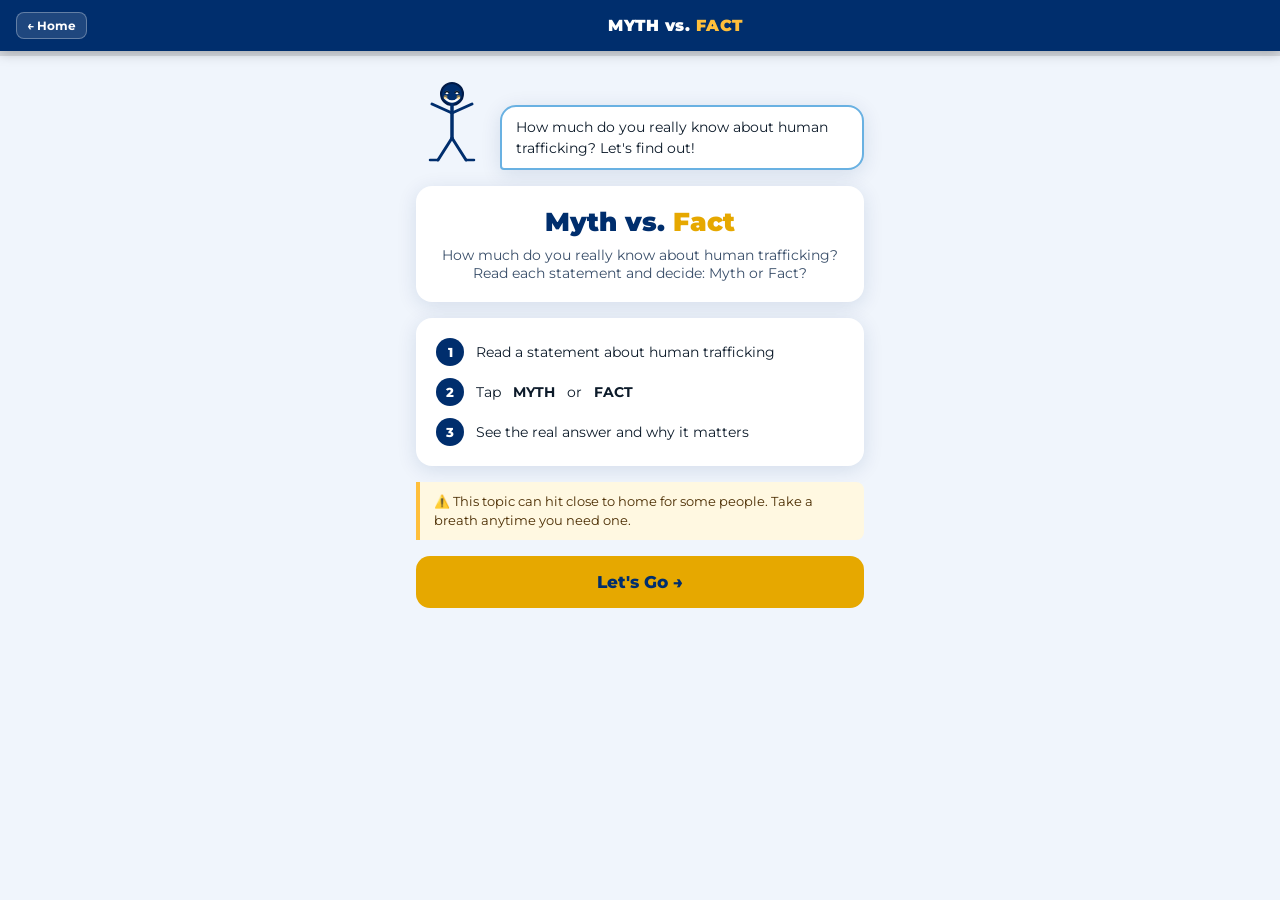
==== myth-vs-fact.html @ 43582917 "Initial Myth vs Fact prototype" ====
<!DOCTYPE html>
<!--
  ╔══════════════════════════════════════════════════════════════════════╗
  ║  SPOT THE SIGNS — Myth vs. Fact Activity                            ║
  ║  myth-vs-fact.html                                                  ║
  ╠══════════════════════════════════════════════════════════════════════╣
  ║  PURPOSE                                                            ║
  ║  Self-contained activity module. Loads its questions and resources  ║
  ║  from content.json (same folder). Shows a question screen with      ║
  ║  MYTH / FACT buttons, feedback after each answer, and a score       ║
  ║  screen at the end with hotline resources.                          ║
  ║                                                                     ║
  ║  NAVIGATION                                                         ║
  ║  ← Home button in header → returns to index.html                   ║
  ║  ↺ Play Again button → resets score and restarts this module        ║
  ║                                                                     ║
  ║  MAINTAINER NOTES                                                   ║
  ║  - All question content is in content.json — edit there, not here.  ║
  ║  - To swap the avatar art, search "AVATAR SWAP" in this file.       ║
  ║  - Colors are set in the :root CSS variables section.               ║
  ║  - This file must be served from a web server (GitHub Pages, etc.)  ║
  ║    because fetch() is used to load content.json.                    ║
  ╚══════════════════════════════════════════════════════════════════════╝
-->
<html lang="en">
<head>
  <meta charset="UTF-8">
  <meta name="viewport" content="width=device-width, initial-scale=1.0, maximum-scale=1.0, user-scalable=no">
  <title>Myth vs. Fact — Spot the Signs</title>

  <link rel="preconnect" href="https://fonts.googleapis.com">
  <link rel="preconnect" href="https://fonts.gstatic.com" crossorigin>
  <link href="https://fonts.googleapis.com/css2?family=Montserrat:wght@400;600;700;800;900&display=swap" rel="stylesheet">

  <style>
    /* ════════════════════════════════════════════════════════════════
       COLOR VARIABLES — CBC Brand Colors (Brand Guide, April 2020)
       Keep in sync with index.html if you change these.
       ════════════════════════════════════════════════════════════════ */
    :root {
      --hawk-blue:           #002e6d;   /* PMS 294C — primary navy */
      --hawk-blue-mid:       #003f96;   /* slightly lighter, hover states */
      --soaring-blue:        #69b1e2;   /* PMS 292C — sky blue accent */
      --soaring-light:       #e8f3fb;   /* very light blue, card backgrounds */
      --gold:                #ffbf3b;   /* PMS 136C — accent yellow/gold */
      --gold-dark:           #e6a800;   /* darker gold, hover/active */
      --correct-green:       #2e7d32;   /* feedback: correct answer */
      --correct-green-light: #e8f5e9;
      --wrong-amber:         #e65100;   /* feedback: wrong answer (warm, not red) */
      --wrong-amber-light:   #fff8e1;
      --text:                #0d1b2a;
      --text-soft:           #3a4f6a;
      --bg:                  #f0f5fc;
      --white:               #ffffff;
      --shadow:              0 4px 20px rgba(0, 46, 109, 0.12);
    }

    * { box-sizing: border-box; margin: 0; padding: 0; }

    body {
      font-family: 'Montserrat', sans-serif;
      background: var(--bg);
      color: var(--text);
      min-height: 100vh;
      display: flex;
      flex-direction: column;
      align-items: center;
    }

    /* ════════════════════════════════════════════════════════════════
       HEADER
       Left: ← Home (link back to index.html)
       Center: module name
       Right: live score pill (hidden until activity starts)
       ════════════════════════════════════════════════════════════════ */
    .app-header {
      width: 100%;
      background: var(--hawk-blue);
      padding: 12px 16px;
      display: flex;
      align-items: center;
      justify-content: space-between;
      box-shadow: 0 2px 12px rgba(0,0,0,0.25);
      position: sticky;
      top: 0;
      z-index: 10;
    }
    .header-title {
      font-weight: 900;
      font-size: 1rem;
      color: var(--white);
      letter-spacing: 0.03em;
      text-align: center;
      flex: 1;
    }
    .header-title span { color: var(--gold); }

    /* ← Home button: always links back to index.html */
    .btn-home {
      background: rgba(255,255,255,0.12);
      border: 1.5px solid rgba(255,255,255,0.3);
      border-radius: 8px;
      padding: 5px 10px;
      color: var(--white);
      font-family: 'Montserrat', sans-serif;
      font-weight: 700;
      font-size: 0.75rem;
      cursor: pointer;
      text-decoration: none;
      white-space: nowrap;
      min-width: 70px;
      display: inline-block;
      text-align: center;
      -webkit-tap-highlight-color: transparent;
      transition: background 0.15s;
    }
    .btn-home:active { background: rgba(255,255,255,0.28); }

    /* Score pill (top-right): hidden until activity starts */
    .score-pill {
      background: rgba(255,255,255,0.15);
      border: 1.5px solid rgba(255,255,255,0.35);
      border-radius: 20px;
      padding: 4px 10px;
      font-weight: 800;
      font-size: 0.82rem;
      color: var(--white);
      display: none;
      align-items: center;
      gap: 4px;
      min-width: 70px;
      justify-content: center;
    }
    .score-pill.visible { display: flex; }
    .score-pill .pill-label { opacity: 0.7; font-size: 0.7rem; font-weight: 600; }

    /* ════════════════════════════════════════════════════════════════
       PROGRESS BAR
       Fills left-to-right as user advances through questions.
       Width controlled by JS: updateProgress(fraction)
       ════════════════════════════════════════════════════════════════ */
    .progress-wrap { width: 100%; background: rgba(0,0,0,0.1); height: 5px; }
    .progress-fill { height: 100%; background: var(--gold); transition: width 0.5s ease; }

    /* ════════════════════════════════════════════════════════════════
       SCREEN SYSTEM
       Only one .screen is visible at a time.
       showScreen(id) swaps the .active class.
       ════════════════════════════════════════════════════════════════ */
    .screen {
      width: 100%;
      max-width: 480px;
      padding: 20px 16px 48px;
      display: none;
      flex-direction: column;
      align-items: center;
      gap: 16px;
      animation: fadeIn 0.3s ease;
    }
    .screen.active { display: flex; }

    @keyframes fadeIn {
      from { opacity: 0; transform: translateY(8px); }
      to   { opacity: 1; transform: translateY(0); }
    }

    /* ════════════════════════════════════════════════════════════════
       LOADING & ERROR STATES
       Shown before content.json loads, or if it fails.
       ════════════════════════════════════════════════════════════════ */
    .status-screen {
      display: flex;
      flex-direction: column;
      align-items: center;
      justify-content: center;
      gap: 16px;
      min-height: 60vh;
      text-align: center;
      padding: 32px 24px;
      width: 100%;
    }
    .spinner {
      width: 42px; height: 42px;
      border: 4px solid var(--soaring-light);
      border-top-color: var(--hawk-blue);
      border-radius: 50%;
      animation: spin 0.8s linear infinite;
    }
    @keyframes spin { to { transform: rotate(360deg); } }
    .status-title { font-weight: 800; font-size: 1.1rem; color: var(--hawk-blue); }
    .status-msg   { font-size: 0.88rem; color: var(--text-soft); line-height: 1.5; max-width: 320px; }
    .btn-retry {
      padding: 12px 28px;
      background: var(--hawk-blue);
      color: var(--white);
      border: none;
      border-radius: 12px;
      font-family: 'Montserrat', sans-serif;
      font-weight: 800;
      font-size: 0.95rem;
      cursor: pointer;
    }

    /* ════════════════════════════════════════════════════════════════
       AVATAR + SPEECH BUBBLE
       AVATAR SWAP: Replace the <svg> elements with <img> tags when
       real artwork is available. See note on each svg below.
       ════════════════════════════════════════════════════════════════ */
    .avatar-row {
      display: flex;
      align-items: flex-end;
      gap: 12px;
      width: 100%;
      margin-top: 4px;
    }
    .avatar-figure { width: 72px; height: 90px; flex-shrink: 0; }
    .avatar-bubble {
      background: var(--white);
      border: 2px solid var(--soaring-blue);
      border-radius: 16px 16px 16px 4px;
      padding: 10px 14px;
      font-size: 0.88rem;
      color: var(--text);
      line-height: 1.45;
      box-shadow: var(--shadow);
      flex: 1;
    }

    /* ════════════════════════════════════════════════════════════════
       INTRO SCREEN ELEMENTS
       ════════════════════════════════════════════════════════════════ */
    .card {
      background: var(--white);
      border-radius: 16px;
      padding: 20px;
      width: 100%;
      box-shadow: var(--shadow);
    }
    .intro-title {
      font-weight: 900;
      font-size: 1.65rem;
      color: var(--hawk-blue);
      text-align: center;
      line-height: 1.2;
    }
    .intro-title span { color: var(--gold-dark); }

    .steps-list {
      list-style: none;
      display: flex;
      flex-direction: column;
      gap: 12px;
      width: 100%;
    }
    .steps-list li {
      display: flex;
      align-items: center;
      gap: 12px;
      font-size: 0.9rem;
    }
    .step-num {
      background: var(--hawk-blue);
      color: var(--white);
      border-radius: 50%;
      width: 28px; height: 28px;
      display: flex; align-items: center; justify-content: center;
      font-weight: 800;
      font-size: 0.82rem;
      flex-shrink: 0;
    }

    .warning-note {
      background: var(--wrong-amber-light);
      border-left: 4px solid var(--gold);
      border-radius: 0 8px 8px 0;
      padding: 10px 14px;
      font-size: 0.8rem;
      color: #4a2c00;
      width: 100%;
      line-height: 1.5;
    }

    /* ════════════════════════════════════════════════════════════════
       QUESTION SCREEN ELEMENTS
       ════════════════════════════════════════════════════════════════ */
    .q-header {
      display: flex;
      justify-content: space-between;
      align-items: center;
      width: 100%;
    }
    .question-label {
      font-weight: 800;
      font-size: 0.72rem;
      letter-spacing: 0.14em;
      text-transform: uppercase;
      color: var(--hawk-blue);
    }
    .counter { font-size: 0.8rem; color: var(--text-soft); font-weight: 600; }

    .statement-card {
      background: linear-gradient(135deg, var(--soaring-light), #d6e9f8);
      border: 2px solid var(--soaring-blue);
      border-radius: 12px;
      padding: 18px;
      width: 100%;
    }
    .statement-label {
      font-size: 0.68rem;
      font-weight: 700;
      letter-spacing: 0.1em;
      text-transform: uppercase;
      color: var(--hawk-blue);
      margin-bottom: 6px;
    }
    .statement-text {
      font-size: 1rem;
      font-weight: 600;
      line-height: 1.55;
      color: var(--text);
    }

    /* ── Answer buttons ───────────────────────────────────────────── */
    .answer-buttons { display: flex; gap: 12px; width: 100%; }
    .answer-btn {
      flex: 1;
      padding: 18px 12px;
      border: 3px solid transparent;
      border-radius: 14px;
      font-family: 'Montserrat', sans-serif;
      font-weight: 900;
      font-size: 1.1rem;
      cursor: pointer;
      transition: all 0.15s ease;
      display: flex;
      flex-direction: column;
      align-items: center;
      gap: 4px;
      -webkit-tap-highlight-color: transparent;
    }
    .answer-btn .btn-icon { font-size: 1.5rem; }

    .btn-myth { background: #fff0ee; border-color: #c0392b; color: #922b21; }
    .btn-fact { background: var(--soaring-light); border-color: var(--hawk-blue); color: var(--hawk-blue); }
    .btn-myth:not(:disabled):hover,
    .btn-myth:not(:disabled):active { background: #c0392b; color: var(--white); transform: scale(0.97); }
    .btn-fact:not(:disabled):hover,
    .btn-fact:not(:disabled):active { background: var(--hawk-blue); color: var(--white); transform: scale(0.97); }
    .answer-btn:disabled { cursor: not-allowed; }

    /* Post-answer state classes set by JS */
    .btn-selected-correct { background: var(--correct-green)       !important; border-color: var(--correct-green)     !important; color: var(--white)           !important; }
    .btn-selected-wrong   { background: #c0392b                    !important; border-color: #c0392b                  !important; color: var(--white)           !important; animation: shake 0.3s ease; }
    .btn-reveal-correct   { background: var(--correct-green-light) !important; border-color: var(--correct-green)     !important; color: var(--correct-green)   !important; opacity: 1 !important; }

    @keyframes shake {
      0%,100% { transform: translateX(0); }
      25%      { transform: translateX(-5px); }
      75%      { transform: translateX(5px); }
    }

    /* ── Feedback panel ─────────────────────────────────────────────
       Wrong = warm amber, not red. Intentional — avoids negativity.
    ─────────────────────────────────────────────────────────────── */
    .feedback-panel { width: 100%; border-radius: 12px; padding: 16px; display: none; animation: fadeIn 0.25s ease; }
    .feedback-panel.show    { display: block; }
    .feedback-panel.correct { background: var(--correct-green-light); border: 2px solid var(--correct-green); }
    .feedback-panel.wrong   { background: var(--wrong-amber-light);   border: 2px solid var(--gold); }
    .feedback-result { font-weight: 800; font-size: 1rem; margin-bottom: 5px; }
    .feedback-panel.correct .feedback-result { color: var(--correct-green); }
    .feedback-panel.wrong   .feedback-result { color: var(--wrong-amber); }
    .feedback-answer-reveal { font-size: 0.82rem; font-weight: 700; color: var(--text-soft); margin-bottom: 8px; }
    .feedback-explanation   { font-size: 0.88rem; line-height: 1.55; color: var(--text); }

    /* ── Primary / Next button ────────────────────────────────────── */
    .btn-primary {
      width: 100%;
      padding: 16px;
      background: var(--hawk-blue);
      color: var(--white);
      border: none;
      border-radius: 14px;
      font-family: 'Montserrat', sans-serif;
      font-weight: 800;
      font-size: 1.05rem;
      cursor: pointer;
      transition: background 0.15s, transform 0.1s;
      -webkit-tap-highlight-color: transparent;
    }
    .btn-primary:active { background: var(--hawk-blue-mid); transform: scale(0.98); }
    .btn-gold           { background: var(--gold-dark); color: var(--hawk-blue); }
    .btn-gold:active    { background: var(--gold); }
    .btn-next           { display: none; }
    .btn-next.show      { display: block; }

    /* ════════════════════════════════════════════════════════════════
       COMPLETION SCREEN ELEMENTS
       ════════════════════════════════════════════════════════════════ */
    .complete-top {
      display: flex;
      align-items: center;
      gap: 16px;
      width: 100%;
      background: var(--white);
      border-radius: 16px;
      padding: 20px;
      box-shadow: var(--shadow);
    }
    /* Conic gradient ring showing score percentage.
       --pct variable set by JS: scoreRing.style.setProperty('--pct', pct+'%') */
    .score-ring {
      width: 110px; height: 110px;
      border-radius: 50%;
      background: conic-gradient(var(--hawk-blue) 0% var(--pct,0%), #d0d8e8 var(--pct,0%));
      display: flex; align-items: center; justify-content: center; flex-shrink: 0;
    }
    .score-inner {
      width: 82px; height: 82px;
      background: var(--white);
      border-radius: 50%;
      display: flex; flex-direction: column; align-items: center; justify-content: center;
    }
    .score-number { font-weight: 900; font-size: 2rem; color: var(--hawk-blue); line-height: 1; }
    .score-denom  { font-size: 0.72rem; color: var(--text-soft); }
    .complete-title { font-weight: 900; font-size: 1.25rem; color: var(--hawk-blue); }
    .complete-msg   { font-size: 0.85rem; color: var(--text-soft); margin-top: 6px; line-height: 1.5; }

    .resources-card { background: var(--white); border-radius: 14px; padding: 18px; width: 100%; box-shadow: var(--shadow); }
    .resources-title {
      font-weight: 800;
      font-size: 0.8rem;
      letter-spacing: 0.08em;
      text-transform: uppercase;
      color: var(--hawk-blue);
      margin-bottom: 12px;
      border-bottom: 2px solid var(--gold);
      padding-bottom: 8px;
    }
    .resource-item { padding: 10px 0; border-bottom: 1px solid #e8edf5; }
    .resource-item:last-child { border-bottom: none; padding-bottom: 0; }
    .resource-name  { font-weight: 700; font-size: 0.9rem; color: var(--text); }
    .resource-phone { font-size: 0.85rem; color: var(--hawk-blue); font-weight: 600; margin-top: 2px; }
    .resource-url   { font-size: 0.78rem; color: var(--text-soft); margin-top: 1px; }

    /* Play Again + Try Another buttons on completion screen */
    .btn-row { display: flex; gap: 10px; width: 100%; }
    .btn-row .btn-primary { flex: 1; font-size: 0.9rem; padding: 14px 10px; }
    .btn-restart { background: var(--gold-dark); color: var(--hawk-blue); }
    .btn-restart:active { background: var(--gold); }

    .footer-credit {
      font-size: 0.72rem;
      color: var(--text-soft);
      text-align: center;
      line-height: 1.6;
      opacity: 0.7;
    }
  </style>
</head>
<body>

  <!-- ════════════════════════════════════════════════════════════════
       HEADER
       ← Home always links back to index.html (never goes away).
       Score pill appears when activity starts.
       ════════════════════════════════════════════════════════════════ -->
  <header class="app-header">
    <a class="btn-home" href="index.html">← Home</a>
    <div class="header-title">MYTH vs. <span>FACT</span></div>
    <div class="score-pill" id="scorePill">
      <span class="pill-label">SCORE&nbsp;</span>
      <span id="pillScore">0</span>/<span id="pillTotal">?</span>
    </div>
  </header>

  <div class="progress-wrap">
    <div class="progress-fill" id="progressFill" style="width: 0%"></div>
  </div>


  <!-- ════════════════════════════════════════════════════════════════
       LOADING SCREEN
       ════════════════════════════════════════════════════════════════ -->
  <div class="status-screen" id="screenLoading">
    <div class="spinner"></div>
    <div class="status-title">Loading…</div>
    <div class="status-msg">Fetching content.json</div>
  </div>

  <!-- ════════════════════════════════════════════════════════════════
       ERROR SCREEN
       ════════════════════════════════════════════════════════════════ -->
  <div class="status-screen" id="screenError" style="display: none;">
    <div style="font-size: 2.5rem;">⚠️</div>
    <div class="status-title">Content unavailable</div>
    <div class="status-msg" id="errorMsg">Could not load activity content.</div>
    <button class="btn-retry" onclick="loadContent()">Try Again</button>
    <a class="btn-home" href="index.html" style="margin-top: 4px;">← Back to Home</a>
  </div>


  <!-- ════════════════════════════════════════════════════════════════
       INTRO SCREEN
       Brief orientation before the activity starts.
       Title and description are populated from content.json by JS.
       ════════════════════════════════════════════════════════════════ -->
  <main class="screen" id="screenIntro">

    <div class="avatar-row">
      <!-- AVATAR SWAP: Replace svg with <img src="avatar-happy.png" class="avatar-figure" alt=""> -->
      <svg class="avatar-figure" viewBox="0 0 72 90" fill="none" xmlns="http://www.w3.org/2000/svg" aria-hidden="true">
        <circle cx="36" cy="14" r="11" fill="#002e6d" stroke="#001a47" stroke-width="2"/>
        <circle cx="31" cy="12.5" r="1.8" fill="white"/>
        <circle cx="41" cy="12.5" r="1.8" fill="white"/>
        <path d="M29.2 12.5 Q31 10.5 32.8 12.5" stroke="#0d1b2a" stroke-width="1.5" stroke-linecap="round" fill="none"/>
        <path d="M39.2 12.5 Q41 10.5 42.8 12.5" stroke="#0d1b2a" stroke-width="1.5" stroke-linecap="round" fill="none"/>
        <path d="M29 18 Q36 25 43 18" stroke="white" stroke-width="2.2" stroke-linecap="round" fill="none"/>
        <circle cx="29.5" cy="17" r="2" fill="#ffbf3b" opacity="0.5"/>
        <circle cx="42.5" cy="17" r="2" fill="#ffbf3b" opacity="0.5"/>
        <line x1="36" y1="25" x2="36" y2="58" stroke="#002e6d" stroke-width="3.5" stroke-linecap="round"/>
        <line x1="36" y1="33" x2="16" y2="24" stroke="#002e6d" stroke-width="3" stroke-linecap="round"/>
        <line x1="36" y1="33" x2="56" y2="24" stroke="#002e6d" stroke-width="3" stroke-linecap="round"/>
        <line x1="36" y1="58" x2="22" y2="80" stroke="#002e6d" stroke-width="3" stroke-linecap="round"/>
        <line x1="36" y1="58" x2="50" y2="80" stroke="#002e6d" stroke-width="3" stroke-linecap="round"/>
        <line x1="22" y1="80" x2="14" y2="80" stroke="#002e6d" stroke-width="2.5" stroke-linecap="round"/>
        <line x1="50" y1="80" x2="58" y2="80" stroke="#002e6d" stroke-width="2.5" stroke-linecap="round"/>
      </svg>
      <div class="avatar-bubble">
        How much do you really know about human trafficking? Let's find out!
      </div>
    </div>

    <!-- Title / description populated from content.json -->
    <div class="card" style="text-align: center;">
      <div class="intro-title" id="introTitle">Myth vs. <span>Fact</span></div>
      <p style="font-size: 0.9rem; color: var(--text-soft); margin-top: 8px;" id="introDesc">
        Read each statement and decide: Myth or Fact?
      </p>
    </div>

    <ul class="steps-list card">
      <li><span class="step-num">1</span> Read a statement about human trafficking</li>
      <li><span class="step-num">2</span> Tap <strong>MYTH</strong> or <strong>FACT</strong></li>
      <li><span class="step-num">3</span> See the real answer and why it matters</li>
    </ul>

    <div class="warning-note">
      ⚠️ This topic can hit close to home for some people. Take a breath anytime you need one.
    </div>

    <button class="btn-primary btn-gold" onclick="startActivity()">Let's Go →</button>
  </main>


  <!-- ════════════════════════════════════════════════════════════════
       QUESTION SCREEN
       All content (text, counter, avatar, feedback) is set by JS.
       ════════════════════════════════════════════════════════════════ -->
  <main class="screen" id="screenQuestion">

    <div class="avatar-row">
      <!--
        Dynamic avatar: face (<g id="avatarFace">) and arms (<g id="avatarArms">)
        are swapped by setAvatarExpression() in JS.

        AVATAR SWAP: Replace this entire svg with three <img> elements
        (avatar-thinking.png, avatar-happy.png, avatar-surprised.png)
        and toggle display in setAvatarExpression() instead of innerHTML.
      -->
      <svg class="avatar-figure" id="avatarSVG" viewBox="0 0 72 90" fill="none" xmlns="http://www.w3.org/2000/svg" aria-hidden="true">
        <circle cx="36" cy="14" r="11" fill="#002e6d" stroke="#001a47" stroke-width="2"/>
        <g id="avatarFace"></g>
        <line x1="36" y1="25" x2="36" y2="58" stroke="#002e6d" stroke-width="3.5" stroke-linecap="round"/>
        <g id="avatarArms"></g>
        <line x1="36" y1="58" x2="22" y2="80" stroke="#002e6d" stroke-width="3" stroke-linecap="round"/>
        <line x1="36" y1="58" x2="50" y2="80" stroke="#002e6d" stroke-width="3" stroke-linecap="round"/>
        <line x1="22" y1="80" x2="14" y2="80" stroke="#002e6d" stroke-width="2.5" stroke-linecap="round"/>
        <line x1="50" y1="80" x2="58" y2="80" stroke="#002e6d" stroke-width="2.5" stroke-linecap="round"/>
      </svg>
      <div class="avatar-bubble" id="avatarSpeech">Myth or Fact? Take your best guess!</div>
    </div>

    <div class="q-header">
      <span class="question-label">Myth or Fact?</span>
      <span class="counter" id="questionCounter">1 / 10</span>
    </div>

    <div class="statement-card">
      <div class="statement-label">Statement</div>
      <div class="statement-text" id="statementText"></div>
    </div>

    <div class="answer-buttons">
      <button class="answer-btn btn-myth" id="btnMyth" onclick="selectAnswer('Myth')">
        <span class="btn-icon">✗</span>MYTH
      </button>
      <button class="answer-btn btn-fact" id="btnFact" onclick="selectAnswer('Fact')">
        <span class="btn-icon">✓</span>FACT
      </button>
    </div>

    <div class="feedback-panel" id="feedbackPanel">
      <div class="feedback-result"        id="feedbackResult"></div>
      <div class="feedback-answer-reveal" id="feedbackAnswerReveal"></div>
      <div class="feedback-explanation"   id="feedbackExplanation"></div>
    </div>

    <button class="btn-primary btn-next" id="btnNext" onclick="nextQuestion()">Next →</button>
  </main>


  <!-- ════════════════════════════════════════════════════════════════
       COMPLETION SCREEN
       Score ring, personalized message, resources from JSON,
       and two buttons: Play Again (restart this module) and
       Try Another (return to hub).
       ════════════════════════════════════════════════════════════════ -->
  <main class="screen" id="screenComplete">

    <div class="avatar-row">
      <!-- AVATAR SWAP: <img src="avatar-happy.png" class="avatar-figure" alt=""> -->
      <svg class="avatar-figure" viewBox="0 0 72 90" fill="none" xmlns="http://www.w3.org/2000/svg" aria-hidden="true">
        <circle cx="36" cy="14" r="11" fill="#002e6d" stroke="#001a47" stroke-width="2"/>
        <circle cx="31" cy="12.5" r="1.8" fill="white"/>
        <circle cx="41" cy="12.5" r="1.8" fill="white"/>
        <path d="M29.2 12.5 Q31 10.5 32.8 12.5" stroke="#0d1b2a" stroke-width="1.5" stroke-linecap="round" fill="none"/>
        <path d="M39.2 12.5 Q41 10.5 42.8 12.5" stroke="#0d1b2a" stroke-width="1.5" stroke-linecap="round" fill="none"/>
        <path d="M29 18 Q36 25 43 18" stroke="white" stroke-width="2.2" stroke-linecap="round" fill="none"/>
        <circle cx="29.5" cy="17" r="2" fill="#ffbf3b" opacity="0.5"/>
        <circle cx="42.5" cy="17" r="2" fill="#ffbf3b" opacity="0.5"/>
        <line x1="36" y1="25" x2="36" y2="58" stroke="#002e6d" stroke-width="3.5" stroke-linecap="round"/>
        <line x1="36" y1="33" x2="16" y2="24" stroke="#002e6d" stroke-width="3" stroke-linecap="round"/>
        <line x1="36" y1="33" x2="56" y2="24" stroke="#002e6d" stroke-width="3" stroke-linecap="round"/>
        <line x1="36" y1="58" x2="22" y2="80" stroke="#002e6d" stroke-width="3" stroke-linecap="round"/>
        <line x1="36" y1="58" x2="50" y2="80" stroke="#002e6d" stroke-width="3" stroke-linecap="round"/>
        <line x1="22" y1="80" x2="14" y2="80" stroke="#002e6d" stroke-width="2.5" stroke-linecap="round"/>
        <line x1="50" y1="80" x2="58" y2="80" stroke="#002e6d" stroke-width="2.5" stroke-linecap="round"/>
      </svg>
      <div class="avatar-bubble" id="completeSpeech">You made it! Here's how you did.</div>
    </div>

    <div class="complete-top">
      <div class="score-ring" id="scoreRing">
        <div class="score-inner">
          <div class="score-number" id="scoreNumber">0</div>
          <div class="score-denom"  id="scoreDenom">/ 10</div>
        </div>
      </div>
      <div>
        <div class="complete-title" id="completeTitle">Nice work!</div>
        <p class="complete-msg"    id="completeMsg"></p>
      </div>
    </div>

    <div class="resources-card">
      <div class="resources-title">📞 Need Help or Want to Learn More?</div>
      <div id="resourcesList"></div>
    </div>

    <p style="font-size: 0.85rem; color: var(--text-soft); text-align: center; line-height: 1.5;">
      Knowledge is power — share what you learned with someone today.
    </p>

    <!-- Two-button row: restart this module OR go back to hub -->
    <div class="btn-row">
      <button class="btn-primary btn-restart" onclick="restartActivity()">↺ Play Again</button>
      <a class="btn-primary" href="index.html" style="text-align:center; text-decoration:none; line-height:1.2;">
        Try Another<br><span style="font-size:0.75rem; font-weight:600;">← Home</span>
      </a>
    </div>

    <p class="footer-credit">
      Content sourced from the TraffickSTOP Toolkit (NW3C, 2024) and Polaris Project.<br>
      Developed by PTK at Columbia Basin College · Pasco, WA
    </p>
  </main>


  <script>
    // ══════════════════════════════════════════════════════════════════
    //  AVATAR EXPRESSION SYSTEM
    //  See index.html or the previous version's comments for full docs.
    //  Three expressions: 'thinking' | 'happy' | 'surprised'
    // ══════════════════════════════════════════════════════════════════

    const FACE = {
      thinking: `
        <circle cx="31" cy="13" r="1.8" fill="white"/>
        <circle cx="41" cy="13" r="1.8" fill="white"/>
        <circle cx="31.5" cy="13.4" r="1" fill="#0d1b2a"/>
        <circle cx="41.5" cy="13.4" r="1" fill="#0d1b2a"/>
        <path d="M31 19.5 Q33.5 18 36 19.5 Q38.5 21 41 19.5"
              stroke="white" stroke-width="1.6" stroke-linecap="round" fill="none"/>
        <circle cx="46" cy="10" r="1.2" fill="white" opacity="0.5"/>
        <circle cx="50" cy="7"  r="1.6" fill="white" opacity="0.65"/>
        <circle cx="55" cy="4"  r="2"   fill="white" opacity="0.8"/>`,
      happy: `
        <circle cx="31" cy="12.5" r="1.8" fill="white"/>
        <circle cx="41" cy="12.5" r="1.8" fill="white"/>
        <path d="M29.2 12.5 Q31 10.5 32.8 12.5" stroke="#0d1b2a" stroke-width="1.5" stroke-linecap="round" fill="none"/>
        <path d="M39.2 12.5 Q41 10.5 42.8 12.5" stroke="#0d1b2a" stroke-width="1.5" stroke-linecap="round" fill="none"/>
        <path d="M29 18 Q36 25 43 18" stroke="white" stroke-width="2.2" stroke-linecap="round" fill="none"/>
        <circle cx="29.5" cy="17" r="2" fill="#ffbf3b" opacity="0.5"/>
        <circle cx="42.5" cy="17" r="2" fill="#ffbf3b" opacity="0.5"/>`,
      surprised: `
        <circle cx="31" cy="13" r="2.2" fill="white"/>
        <circle cx="41" cy="13" r="2.2" fill="white"/>
        <circle cx="31.5" cy="13.5" r="1.2" fill="#0d1b2a"/>
        <circle cx="41.5" cy="13.5" r="1.2" fill="#0d1b2a"/>
        <circle cx="31.8" cy="12.8" r="0.5" fill="white"/>
        <circle cx="41.8" cy="12.8" r="0.5" fill="white"/>
        <ellipse cx="36" cy="20" rx="3.5" ry="2.5" fill="white"/>
        <path d="M31 9.5 Q31 7.5 33 7.5" stroke="white" stroke-width="1.3" stroke-linecap="round" fill="none"/>
        <path d="M41 9.5 Q41 7.5 39 7.5" stroke="white" stroke-width="1.3" stroke-linecap="round" fill="none"/>`
    };
    const ARMS = {
      thinking: `
        <line x1="36" y1="34" x2="20" y2="42" stroke="#002e6d" stroke-width="3" stroke-linecap="round"/>
        <line x1="36" y1="30" x2="48" y2="22" stroke="#002e6d" stroke-width="3" stroke-linecap="round"/>
        <line x1="48" y1="22" x2="44" y2="19" stroke="#002e6d" stroke-width="2.5" stroke-linecap="round"/>`,
      happy: `
        <line x1="36" y1="33" x2="16" y2="24" stroke="#002e6d" stroke-width="3" stroke-linecap="round"/>
        <line x1="36" y1="33" x2="56" y2="24" stroke="#002e6d" stroke-width="3" stroke-linecap="round"/>`,
      surprised: `
        <line x1="36" y1="34" x2="18" y2="28" stroke="#002e6d" stroke-width="3" stroke-linecap="round"/>
        <line x1="36" y1="34" x2="54" y2="28" stroke="#002e6d" stroke-width="3" stroke-linecap="round"/>
        <line x1="18" y1="28" x2="14" y2="22" stroke="#002e6d" stroke-width="2.5" stroke-linecap="round"/>
        <line x1="54" y1="28" x2="58" y2="22" stroke="#002e6d" stroke-width="2.5" stroke-linecap="round"/>`
    };

    function setAvatarExpression(expr) {
      const f = document.getElementById('avatarFace');
      const a = document.getElementById('avatarArms');
      if (f) f.innerHTML = FACE[expr] || FACE.thinking;
      if (a) a.innerHTML = ARMS[expr] || ARMS.thinking;
    }

    // ══════════════════════════════════════════════════════════════════
    //  APPLICATION STATE
    // ══════════════════════════════════════════════════════════════════
    let activityData  = null;  // loaded from content.json
    let resourcesData = [];
    let questions     = [];    // sorted by question_order
    let currentIndex  = 0;
    let score         = 0;
    let answered      = false;

    // ══════════════════════════════════════════════════════════════════
    //  CONTENT LOADING
    //  Loads content.json from the same directory as this HTML file.
    //  Must be served from a web server — fetch() blocks on file://
    // ══════════════════════════════════════════════════════════════════
    const CONTENT_URL = 'content.json';

    async function loadContent() {
      document.getElementById('screenLoading').style.display = 'flex';
      document.getElementById('screenError').style.display   = 'none';
      document.querySelectorAll('.screen').forEach(s => s.classList.remove('active'));

      try {
        const response = await fetch(CONTENT_URL);
        if (!response.ok) throw new Error(`HTTP ${response.status}: ${response.statusText}`);

        const data = await response.json();

        // This module uses the myth_fact activity type
        activityData = data.activities.find(a => a.activity_type === 'myth_fact');
        if (!activityData) throw new Error('No myth_fact activity found in content.json');

        resourcesData = data.resources || [];
        questions = [...activityData.questions].sort((a, b) => a.question_order - b.question_order);

        // Populate intro from JSON metadata
        document.getElementById('introTitle').innerHTML =
          activityData.activity_title.replace(' vs. ', ' vs. <span>') + '</span>';
        document.getElementById('introDesc').textContent = activityData.activity_description;

        buildResourcesList();

        document.getElementById('screenLoading').style.display = 'none';
        showScreen('screenIntro');

      } catch (err) {
        console.error('Content load error:', err);
        document.getElementById('screenLoading').style.display = 'none';
        document.getElementById('errorMsg').textContent = `Could not load content. (${err.message})`;
        document.getElementById('screenError').style.display = 'flex';
      }
    }

    function buildResourcesList() {
      const container = document.getElementById('resourcesList');
      container.innerHTML = '';
      resourcesData.forEach(r => {
        const div = document.createElement('div');
        div.className = 'resource-item';
        div.innerHTML = `
          <div class="resource-name">${r.resource_name}</div>
          ${r.resource_phone ? `<div class="resource-phone">${r.resource_phone}</div>` : ''}
          ${r.resource_url
            ? `<div class="resource-url">${r.resource_url}</div>`
            : '<div class="resource-url">Visit your local office for in-person support</div>'}
        `;
        container.appendChild(div);
      });
    }

    // ══════════════════════════════════════════════════════════════════
    //  UI HELPERS
    // ══════════════════════════════════════════════════════════════════
    function showScreen(id) {
      document.querySelectorAll('.screen').forEach(s => s.classList.remove('active'));
      document.getElementById(id).classList.add('active');
      window.scrollTo({ top: 0, behavior: 'smooth' });
    }
    function updateProgress(fraction) {
      document.getElementById('progressFill').style.width = (fraction * 100) + '%';
    }
    function refreshScorePill() {
      document.getElementById('pillScore').textContent = score;
      document.getElementById('pillTotal').textContent = questions.length;
    }
    function showScorePill(visible) {
      document.getElementById('scorePill').classList.toggle('visible', visible);
    }

    // ══════════════════════════════════════════════════════════════════
    //  ACTIVITY FLOW
    // ══════════════════════════════════════════════════════════════════

    /** Start from question 1 — called by "Let's Go" and "Play Again" */
    function startActivity() {
      currentIndex = 0;
      score        = 0;
      answered     = false;
      showScorePill(true);
      refreshScorePill();
      loadQuestion();
      showScreen('screenQuestion');
    }

    /** Alias used by "Play Again" button on completion screen */
    function restartActivity() {
      startActivity();
    }

    /** Loads the current question into the UI and resets all previous state */
    function loadQuestion() {
      const q  = questions[currentIndex];
      answered = false;

      document.getElementById('statementText').textContent   = q.question_text;
      document.getElementById('questionCounter').textContent = `${currentIndex + 1} / ${questions.length}`;
      document.getElementById('avatarSpeech').textContent    = 'Myth or Fact? Take your best guess!';

      setAvatarExpression('thinking');

      const btnM = document.getElementById('btnMyth');
      const btnF = document.getElementById('btnFact');
      btnM.disabled  = false;
      btnF.disabled  = false;
      btnM.className = 'answer-btn btn-myth';
      btnF.className = 'answer-btn btn-fact';

      document.getElementById('feedbackPanel').className = 'feedback-panel';
      document.getElementById('btnNext').className       = 'btn-primary btn-next';

      updateProgress(currentIndex / questions.length);
      refreshScorePill();
    }

    /**
     * Handles a Myth or Fact tap.
     * @param {string} choice - 'Myth' or 'Fact'
     */
    function selectAnswer(choice) {
      if (answered) return;
      answered = true;

      const q             = questions[currentIndex];
      const correctOption = q.answer_options.find(o => o.correct_answer === true);
      const chosenOption  = q.answer_options.find(o => o.answer_option === choice);
      const isCorrect     = chosenOption && chosenOption.correct_answer === true;

      if (isCorrect) score++;

      const btnM = document.getElementById('btnMyth');
      const btnF = document.getElementById('btnFact');
      btnM.disabled = true;
      btnF.disabled = true;

      // Style chosen button
      const chosenBtn = (choice === 'Myth') ? btnM : btnF;
      chosenBtn.className = 'answer-btn ' +
        (choice === 'Myth' ? 'btn-myth' : 'btn-fact') +
        (isCorrect ? ' btn-selected-correct' : ' btn-selected-wrong');

      // If wrong, highlight the correct button after a short pause
      if (!isCorrect) {
        const correctBtn = (correctOption.answer_option === 'Myth') ? btnM : btnF;
        setTimeout(() => {
          correctBtn.className = 'answer-btn ' +
            (correctOption.answer_option === 'Myth' ? 'btn-myth' : 'btn-fact') +
            ' btn-reveal-correct';
        }, 350);
      }

      // Avatar expression + speech
      setAvatarExpression(isCorrect ? 'happy' : 'surprised');
      document.getElementById('avatarSpeech').textContent = isCorrect
        ? q.avatar_speech_correct
        : q.avatar_speech_wrong;

      // Feedback panel — wrong uses warm amber (not red), intentional
      const feedbackText = chosenOption ? chosenOption.feedback_text : correctOption.feedback_text;
      const fp = document.getElementById('feedbackPanel');
      fp.className = 'feedback-panel show ' + (isCorrect ? 'correct' : 'wrong');
      document.getElementById('feedbackResult').textContent =
        isCorrect ? '✓ Correct!' : '🔍 Interesting — here\'s the real story:';
      document.getElementById('feedbackAnswerReveal').textContent = isCorrect
        ? `This is indeed a ${correctOption.answer_option.toUpperCase()}.`
        : `This is actually a ${correctOption.answer_option.toUpperCase()}.`;
      document.getElementById('feedbackExplanation').textContent = feedbackText;

      refreshScorePill();

      const isLast = (currentIndex === questions.length - 1);
      const nextBtn = document.getElementById('btnNext');
      nextBtn.className   = 'btn-primary btn-next show';
      nextBtn.textContent = isLast ? 'See My Score →' : 'Next →';
    }

    function nextQuestion() {
      currentIndex++;
      if (currentIndex >= questions.length) {
        showResults();
      } else {
        loadQuestion();
      }
    }

    /** Populates and shows the completion screen */
    function showResults() {
      showScreen('screenComplete');
      updateProgress(1);
      showScorePill(false);

      const total = questions.length;
      const pct   = Math.round((score / total) * 100);

      document.getElementById('scoreNumber').textContent = score;
      document.getElementById('scoreDenom').textContent  = `/ ${total}`;
      document.getElementById('scoreRing').style.setProperty('--pct', pct + '%');

      let title, msg, speech;
      if (score === total) {
        title  = 'Perfect Score! 🎉';
        msg    = 'You really know your stuff. Awareness like yours makes a real difference.';
        speech = 'Wow, perfect! You\'re ready to spread the word!';
      } else if (pct >= 70) {
        title  = 'Great Job! 👏';
        msg    = "You're more aware than most. Check the resources below to keep learning.";
        speech = 'Really solid! A few surprising ones in there, right?';
      } else if (pct >= 50) {
        title  = 'Good Start!';
        msg    = 'Human trafficking is full of myths. Now you know a few more facts.';
        speech = "Not bad! There's always more to learn — and now you know more!";
      } else {
        title  = 'Eye-opening!';
        msg    = "That's exactly why this activity exists. Take a look at the real facts below.";
        speech = 'Human trafficking is full of misconceptions. Now you know the facts!';
      }

      document.getElementById('completeTitle').textContent  = title;
      document.getElementById('completeMsg').textContent    = msg;
      document.getElementById('completeSpeech').textContent = speech;
    }

    // Boot: load content as soon as the page is ready
    loadContent();
  </script>

</body>
</html>
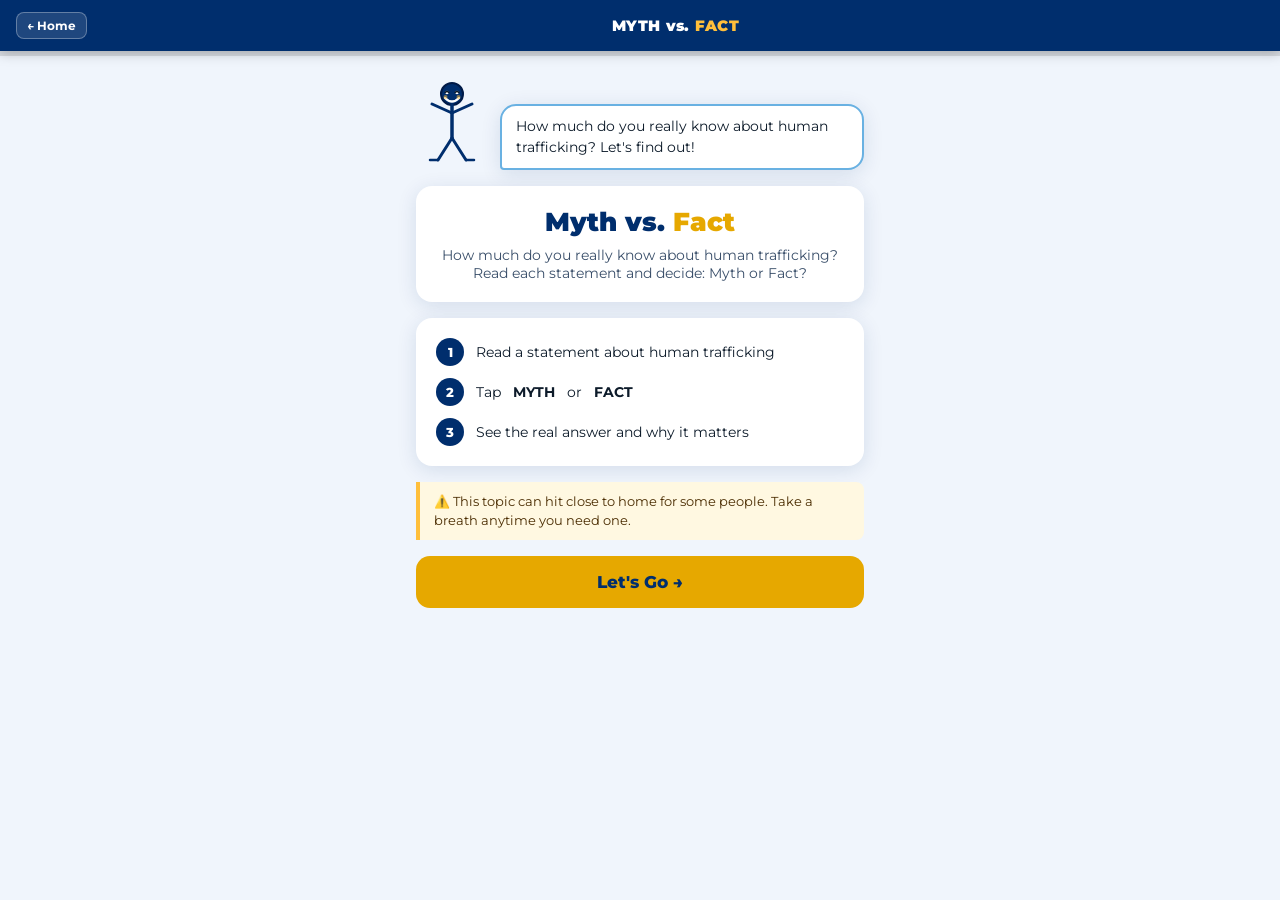
==== commit 9fb4b3ff: "combined and sorted css stuff into styles.css" ====
--- a/myth-vs-fact.html
+++ b/myth-vs-fact.html
@@ -1,26 +1,25 @@
 <!DOCTYPE html>
 <!--
-  ╔══════════════════════════════════════════════════════════════════════╗
-  ║  SPOT THE SIGNS — Myth vs. Fact Activity                            ║
-  ║  myth-vs-fact.html                                                  ║
-  ╠══════════════════════════════════════════════════════════════════════╣
-  ║  PURPOSE                                                            ║
-  ║  Self-contained activity module. Loads its questions and resources  ║
-  ║  from content.json (same folder). Shows a question screen with      ║
-  ║  MYTH / FACT buttons, feedback after each answer, and a score       ║
-  ║  screen at the end with hotline resources.                          ║
-  ║                                                                     ║
-  ║  NAVIGATION                                                         ║
-  ║  ← Home button in header → returns to index.html                   ║
-  ║  ↺ Play Again button → resets score and restarts this module        ║
-  ║                                                                     ║
-  ║  MAINTAINER NOTES                                                   ║
-  ║  - All question content is in content.json — edit there, not here.  ║
-  ║  - To swap the avatar art, search "AVATAR SWAP" in this file.       ║
-  ║  - Colors are set in the :root CSS variables section.               ║
-  ║  - This file must be served from a web server (GitHub Pages, etc.)  ║
-  ║    because fetch() is used to load content.json.                    ║
-  ╚══════════════════════════════════════════════════════════════════════╝
+  SPOT THE SIGNS — Myth vs. Fact Activity
+  myth-vs-fact.html
+
+  PURPOSE
+  Self-contained activity module. Loads its questions and resources
+  from data/content.json. Shows a question screen with
+  MYTH / FACT buttons, feedback after each answer, and a score
+  screen at the end with hotline resources.
+
+  NAVIGATION
+  ← Home button in header → returns to index.html
+  ↺ Play Again button → resets score and restarts this module
+
+  MAINTAINER NOTES
+  - All question content is in data/content.json — edit there, not
+    here.
+  - To swap the avatar art, search "AVATAR SWAP" in this file.
+  - Colors are set in the :root CSS variables section.
+  - This file must be served from a web server (GitHub Pages, etc.)
+    because fetch() is used to load data/content.json.
 -->
 <html lang="en">
 <head>
@@ -32,210 +31,19 @@
   <link rel="preconnect" href="https://fonts.gstatic.com" crossorigin>
   <link href="https://fonts.googleapis.com/css2?family=Montserrat:wght@400;600;700;800;900&display=swap" rel="stylesheet">
 
+  <!-- Shared styles: colors, header, screens, buttons, resources list,
+       footer, etc. Page-specific styles (question layout, answer
+       buttons, feedback panel) are below in this file's own <style>. -->
+  <link rel="stylesheet" href="css/style.css">
+
   <style>
-    /* ════════════════════════════════════════════════════════════════
-       COLOR VARIABLES — CBC Brand Colors (Brand Guide, April 2020)
-       Keep in sync with index.html if you change these.
-       ════════════════════════════════════════════════════════════════ */
-    :root {
-      --hawk-blue:           #002e6d;   /* PMS 294C — primary navy */
-      --hawk-blue-mid:       #003f96;   /* slightly lighter, hover states */
-      --soaring-blue:        #69b1e2;   /* PMS 292C — sky blue accent */
-      --soaring-light:       #e8f3fb;   /* very light blue, card backgrounds */
-      --gold:                #ffbf3b;   /* PMS 136C — accent yellow/gold */
-      --gold-dark:           #e6a800;   /* darker gold, hover/active */
-      --correct-green:       #2e7d32;   /* feedback: correct answer */
-      --correct-green-light: #e8f5e9;
-      --wrong-amber:         #e65100;   /* feedback: wrong answer (warm, not red) */
-      --wrong-amber-light:   #fff8e1;
-      --text:                #0d1b2a;
-      --text-soft:           #3a4f6a;
-      --bg:                  #f0f5fc;
-      --white:               #ffffff;
-      --shadow:              0 4px 20px rgba(0, 46, 109, 0.12);
-    }
-
-    * { box-sizing: border-box; margin: 0; padding: 0; }
-
-    body {
-      font-family: 'Montserrat', sans-serif;
-      background: var(--bg);
-      color: var(--text);
-      min-height: 100vh;
-      display: flex;
-      flex-direction: column;
-      align-items: center;
-    }
-
-    /* ════════════════════════════════════════════════════════════════
-       HEADER
-       Left: ← Home (link back to index.html)
-       Center: module name
-       Right: live score pill (hidden until activity starts)
-       ════════════════════════════════════════════════════════════════ */
-    .app-header {
-      width: 100%;
-      background: var(--hawk-blue);
-      padding: 12px 16px;
-      display: flex;
-      align-items: center;
-      justify-content: space-between;
-      box-shadow: 0 2px 12px rgba(0,0,0,0.25);
-      position: sticky;
-      top: 0;
-      z-index: 10;
-    }
-    .header-title {
-      font-weight: 900;
-      font-size: 1rem;
-      color: var(--white);
-      letter-spacing: 0.03em;
-      text-align: center;
-      flex: 1;
-    }
-    .header-title span { color: var(--gold); }
-
-    /* ← Home button: always links back to index.html */
-    .btn-home {
-      background: rgba(255,255,255,0.12);
-      border: 1.5px solid rgba(255,255,255,0.3);
-      border-radius: 8px;
-      padding: 5px 10px;
-      color: var(--white);
-      font-family: 'Montserrat', sans-serif;
-      font-weight: 700;
-      font-size: 0.75rem;
-      cursor: pointer;
-      text-decoration: none;
-      white-space: nowrap;
-      min-width: 70px;
-      display: inline-block;
-      text-align: center;
-      -webkit-tap-highlight-color: transparent;
-      transition: background 0.15s;
-    }
-    .btn-home:active { background: rgba(255,255,255,0.28); }
-
-    /* Score pill (top-right): hidden until activity starts */
-    .score-pill {
-      background: rgba(255,255,255,0.15);
-      border: 1.5px solid rgba(255,255,255,0.35);
-      border-radius: 20px;
-      padding: 4px 10px;
-      font-weight: 800;
-      font-size: 0.82rem;
-      color: var(--white);
-      display: none;
-      align-items: center;
-      gap: 4px;
-      min-width: 70px;
-      justify-content: center;
-    }
-    .score-pill.visible { display: flex; }
-    .score-pill .pill-label { opacity: 0.7; font-size: 0.7rem; font-weight: 600; }
-
-    /* ════════════════════════════════════════════════════════════════
-       PROGRESS BAR
-       Fills left-to-right as user advances through questions.
-       Width controlled by JS: updateProgress(fraction)
-       ════════════════════════════════════════════════════════════════ */
-    .progress-wrap { width: 100%; background: rgba(0,0,0,0.1); height: 5px; }
-    .progress-fill { height: 100%; background: var(--gold); transition: width 0.5s ease; }
-
-    /* ════════════════════════════════════════════════════════════════
-       SCREEN SYSTEM
-       Only one .screen is visible at a time.
-       showScreen(id) swaps the .active class.
-       ════════════════════════════════════════════════════════════════ */
-    .screen {
-      width: 100%;
-      max-width: 480px;
-      padding: 20px 16px 48px;
-      display: none;
-      flex-direction: column;
-      align-items: center;
-      gap: 16px;
-      animation: fadeIn 0.3s ease;
-    }
-    .screen.active { display: flex; }
-
-    @keyframes fadeIn {
-      from { opacity: 0; transform: translateY(8px); }
-      to   { opacity: 1; transform: translateY(0); }
-    }
-
-    /* ════════════════════════════════════════════════════════════════
-       LOADING & ERROR STATES
-       Shown before content.json loads, or if it fails.
-       ════════════════════════════════════════════════════════════════ */
-    .status-screen {
-      display: flex;
-      flex-direction: column;
-      align-items: center;
-      justify-content: center;
-      gap: 16px;
-      min-height: 60vh;
-      text-align: center;
-      padding: 32px 24px;
-      width: 100%;
-    }
-    .spinner {
-      width: 42px; height: 42px;
-      border: 4px solid var(--soaring-light);
-      border-top-color: var(--hawk-blue);
-      border-radius: 50%;
-      animation: spin 0.8s linear infinite;
-    }
-    @keyframes spin { to { transform: rotate(360deg); } }
-    .status-title { font-weight: 800; font-size: 1.1rem; color: var(--hawk-blue); }
-    .status-msg   { font-size: 0.88rem; color: var(--text-soft); line-height: 1.5; max-width: 320px; }
-    .btn-retry {
-      padding: 12px 28px;
-      background: var(--hawk-blue);
-      color: var(--white);
-      border: none;
-      border-radius: 12px;
-      font-family: 'Montserrat', sans-serif;
-      font-weight: 800;
-      font-size: 0.95rem;
-      cursor: pointer;
-    }
-
-    /* ════════════════════════════════════════════════════════════════
-       AVATAR + SPEECH BUBBLE
-       AVATAR SWAP: Replace the <svg> elements with <img> tags when
-       real artwork is available. See note on each svg below.
-       ════════════════════════════════════════════════════════════════ */
-    .avatar-row {
-      display: flex;
-      align-items: flex-end;
-      gap: 12px;
-      width: 100%;
-      margin-top: 4px;
-    }
-    .avatar-figure { width: 72px; height: 90px; flex-shrink: 0; }
-    .avatar-bubble {
-      background: var(--white);
-      border: 2px solid var(--soaring-blue);
-      border-radius: 16px 16px 16px 4px;
-      padding: 10px 14px;
-      font-size: 0.88rem;
-      color: var(--text);
-      line-height: 1.45;
-      box-shadow: var(--shadow);
-      flex: 1;
-    }
-
-    /* ════════════════════════════════════════════════════════════════
-       INTRO SCREEN ELEMENTS
-       ════════════════════════════════════════════════════════════════ */
-    .card {
-      background: var(--white);
-      border-radius: 16px;
-      padding: 20px;
-      width: 100%;
-      box-shadow: var(--shadow);
-    }
+    /* Everything shared with other pages (colors, header, screens,
+       avatar, cards, buttons, resources list, footer) lives in
+       css/style.css. Below is just what's specific to the Myth vs.
+       Fact activity: the intro steps list, the statement card, the
+       Myth/Fact answer buttons, and the feedback panel. */
+
+    /* INTRO SCREEN ELEMENTS */
     .intro-title {
       font-weight: 900;
       font-size: 1.65rem;
@@ -269,20 +77,7 @@
       flex-shrink: 0;
     }
 
-    .warning-note {
-      background: var(--wrong-amber-light);
-      border-left: 4px solid var(--gold);
-      border-radius: 0 8px 8px 0;
-      padding: 10px 14px;
-      font-size: 0.8rem;
-      color: #4a2c00;
-      width: 100%;
-      line-height: 1.5;
-    }
-
-    /* ════════════════════════════════════════════════════════════════
-       QUESTION SCREEN ELEMENTS
-       ════════════════════════════════════════════════════════════════ */
+    /* QUESTION SCREEN ELEMENTS */
     .q-header {
       display: flex;
       justify-content: space-between;
@@ -320,7 +115,7 @@
       color: var(--text);
     }
 
-    /* ── Answer buttons ───────────────────────────────────────────── */
+    /* Answer buttons */
     .answer-buttons { display: flex; gap: 12px; width: 100%; }
     .answer-btn {
       flex: 1;
@@ -353,15 +148,9 @@
     .btn-selected-wrong   { background: #c0392b                    !important; border-color: #c0392b                  !important; color: var(--white)           !important; animation: shake 0.3s ease; }
     .btn-reveal-correct   { background: var(--correct-green-light) !important; border-color: var(--correct-green)     !important; color: var(--correct-green)   !important; opacity: 1 !important; }
 
-    @keyframes shake {
-      0%,100% { transform: translateX(0); }
-      25%      { transform: translateX(-5px); }
-      75%      { transform: translateX(5px); }
-    }
-
-    /* ── Feedback panel ─────────────────────────────────────────────
+    /* Feedback panel
        Wrong = warm amber, not red. Intentional — avoids negativity.
-    ─────────────────────────────────────────────────────────────── */
+    */
     .feedback-panel { width: 100%; border-radius: 12px; padding: 16px; display: none; animation: fadeIn 0.25s ease; }
     .feedback-panel.show    { display: block; }
     .feedback-panel.correct { background: var(--correct-green-light); border: 2px solid var(--correct-green); }
@@ -371,99 +160,14 @@
     .feedback-panel.wrong   .feedback-result { color: var(--wrong-amber); }
     .feedback-answer-reveal { font-size: 0.82rem; font-weight: 700; color: var(--text-soft); margin-bottom: 8px; }
     .feedback-explanation   { font-size: 0.88rem; line-height: 1.55; color: var(--text); }
-
-    /* ── Primary / Next button ────────────────────────────────────── */
-    .btn-primary {
-      width: 100%;
-      padding: 16px;
-      background: var(--hawk-blue);
-      color: var(--white);
-      border: none;
-      border-radius: 14px;
-      font-family: 'Montserrat', sans-serif;
-      font-weight: 800;
-      font-size: 1.05rem;
-      cursor: pointer;
-      transition: background 0.15s, transform 0.1s;
-      -webkit-tap-highlight-color: transparent;
-    }
-    .btn-primary:active { background: var(--hawk-blue-mid); transform: scale(0.98); }
-    .btn-gold           { background: var(--gold-dark); color: var(--hawk-blue); }
-    .btn-gold:active    { background: var(--gold); }
-    .btn-next           { display: none; }
-    .btn-next.show      { display: block; }
-
-    /* ════════════════════════════════════════════════════════════════
-       COMPLETION SCREEN ELEMENTS
-       ════════════════════════════════════════════════════════════════ */
-    .complete-top {
-      display: flex;
-      align-items: center;
-      gap: 16px;
-      width: 100%;
-      background: var(--white);
-      border-radius: 16px;
-      padding: 20px;
-      box-shadow: var(--shadow);
-    }
-    /* Conic gradient ring showing score percentage.
-       --pct variable set by JS: scoreRing.style.setProperty('--pct', pct+'%') */
-    .score-ring {
-      width: 110px; height: 110px;
-      border-radius: 50%;
-      background: conic-gradient(var(--hawk-blue) 0% var(--pct,0%), #d0d8e8 var(--pct,0%));
-      display: flex; align-items: center; justify-content: center; flex-shrink: 0;
-    }
-    .score-inner {
-      width: 82px; height: 82px;
-      background: var(--white);
-      border-radius: 50%;
-      display: flex; flex-direction: column; align-items: center; justify-content: center;
-    }
-    .score-number { font-weight: 900; font-size: 2rem; color: var(--hawk-blue); line-height: 1; }
-    .score-denom  { font-size: 0.72rem; color: var(--text-soft); }
-    .complete-title { font-weight: 900; font-size: 1.25rem; color: var(--hawk-blue); }
-    .complete-msg   { font-size: 0.85rem; color: var(--text-soft); margin-top: 6px; line-height: 1.5; }
-
-    .resources-card { background: var(--white); border-radius: 14px; padding: 18px; width: 100%; box-shadow: var(--shadow); }
-    .resources-title {
-      font-weight: 800;
-      font-size: 0.8rem;
-      letter-spacing: 0.08em;
-      text-transform: uppercase;
-      color: var(--hawk-blue);
-      margin-bottom: 12px;
-      border-bottom: 2px solid var(--gold);
-      padding-bottom: 8px;
-    }
-    .resource-item { padding: 10px 0; border-bottom: 1px solid #e8edf5; }
-    .resource-item:last-child { border-bottom: none; padding-bottom: 0; }
-    .resource-name  { font-weight: 700; font-size: 0.9rem; color: var(--text); }
-    .resource-phone { font-size: 0.85rem; color: var(--hawk-blue); font-weight: 600; margin-top: 2px; }
-    .resource-url   { font-size: 0.78rem; color: var(--text-soft); margin-top: 1px; }
-
-    /* Play Again + Try Another buttons on completion screen */
-    .btn-row { display: flex; gap: 10px; width: 100%; }
-    .btn-row .btn-primary { flex: 1; font-size: 0.9rem; padding: 14px 10px; }
-    .btn-restart { background: var(--gold-dark); color: var(--hawk-blue); }
-    .btn-restart:active { background: var(--gold); }
-
-    .footer-credit {
-      font-size: 0.72rem;
-      color: var(--text-soft);
-      text-align: center;
-      line-height: 1.6;
-      opacity: 0.7;
-    }
   </style>
 </head>
 <body>
 
-  <!-- ════════════════════════════════════════════════════════════════
-       HEADER
-       ← Home always links back to index.html (never goes away).
-       Score pill appears when activity starts.
-       ════════════════════════════════════════════════════════════════ -->
+  <!-- HEADER
+     ← Home always links back to index.html (never goes away).
+     Score pill appears when activity starts.
+  -->
   <header class="app-header">
     <a class="btn-home" href="index.html">← Home</a>
     <div class="header-title">MYTH vs. <span>FACT</span></div>
@@ -478,18 +182,14 @@
   </div>
 
 
-  <!-- ════════════════════════════════════════════════════════════════
-       LOADING SCREEN
-       ════════════════════════════════════════════════════════════════ -->
+  <!-- LOADING SCREEN -->
   <div class="status-screen" id="screenLoading">
     <div class="spinner"></div>
     <div class="status-title">Loading…</div>
-    <div class="status-msg">Fetching content.json</div>
+    <div class="status-msg">Fetching data/content.json</div>
   </div>
 
-  <!-- ════════════════════════════════════════════════════════════════
-       ERROR SCREEN
-       ════════════════════════════════════════════════════════════════ -->
+  <!-- ERROR SCREEN -->
   <div class="status-screen" id="screenError" style="display: none;">
     <div style="font-size: 2.5rem;">⚠️</div>
     <div class="status-title">Content unavailable</div>
@@ -499,11 +199,10 @@
   </div>
 
 
-  <!-- ════════════════════════════════════════════════════════════════
-       INTRO SCREEN
-       Brief orientation before the activity starts.
-       Title and description are populated from content.json by JS.
-       ════════════════════════════════════════════════════════════════ -->
+  <!-- INTRO SCREEN
+     Brief orientation before the activity starts.
+     Title and description are populated from content.json by JS.
+  -->
   <main class="screen" id="screenIntro">
 
     <div class="avatar-row">
@@ -552,10 +251,9 @@
   </main>
 
 
-  <!-- ════════════════════════════════════════════════════════════════
-       QUESTION SCREEN
-       All content (text, counter, avatar, feedback) is set by JS.
-       ════════════════════════════════════════════════════════════════ -->
+  <!-- QUESTION SCREEN
+     All content (text, counter, avatar, feedback) is set by JS.
+  -->
   <main class="screen" id="screenQuestion">
 
     <div class="avatar-row">
@@ -609,12 +307,11 @@
   </main>
 
 
-  <!-- ════════════════════════════════════════════════════════════════
-       COMPLETION SCREEN
-       Score ring, personalized message, resources from JSON,
-       and two buttons: Play Again (restart this module) and
-       Try Another (return to hub).
-       ════════════════════════════════════════════════════════════════ -->
+  <!-- COMPLETION SCREEN
+     Score ring, personalized message, resources from JSON,
+     and two buttons: Play Again (restart this module) and
+     Try Another (return to hub).
+  -->
   <main class="screen" id="screenComplete">
 
     <div class="avatar-row">
@@ -670,314 +367,286 @@
     </div>
 
     <p class="footer-credit">
-      Content sourced from the TraffickSTOP Toolkit (NW3C, 2024) and Polaris Project.<br>
+      Content sourced from the <a href="https://www.traffickingstop.org/wp-content/uploads/2024/07/TraffickSTOP-Toolkit-2024_07.pdf" target="_blank" rel="noopener">TraffickSTOP Toolkit</a> (NW3C, 2024) and <a href="https://polarisproject.org" target="_blank" rel="noopener">Polaris Project</a>.<br>
       Developed by PTK at Columbia Basin College · Pasco, WA
     </p>
   </main>
 
 
+  <script src="js/avatar.js"></script>
+  <script src="js/ui.js"></script>
+  <script src="js/content.js"></script>
   <script>
-    // ══════════════════════════════════════════════════════════════════
-    //  AVATAR EXPRESSION SYSTEM
-    //  See index.html or the previous version's comments for full docs.
-    //  Three expressions: 'thinking' | 'happy' | 'surprised'
-    // ══════════════════════════════════════════════════════════════════
-
-    const FACE = {
-      thinking: `
-        <circle cx="31" cy="13" r="1.8" fill="white"/>
-        <circle cx="41" cy="13" r="1.8" fill="white"/>
-        <circle cx="31.5" cy="13.4" r="1" fill="#0d1b2a"/>
-        <circle cx="41.5" cy="13.4" r="1" fill="#0d1b2a"/>
-        <path d="M31 19.5 Q33.5 18 36 19.5 Q38.5 21 41 19.5"
-              stroke="white" stroke-width="1.6" stroke-linecap="round" fill="none"/>
-        <circle cx="46" cy="10" r="1.2" fill="white" opacity="0.5"/>
-        <circle cx="50" cy="7"  r="1.6" fill="white" opacity="0.65"/>
-        <circle cx="55" cy="4"  r="2"   fill="white" opacity="0.8"/>`,
-      happy: `
-        <circle cx="31" cy="12.5" r="1.8" fill="white"/>
-        <circle cx="41" cy="12.5" r="1.8" fill="white"/>
-        <path d="M29.2 12.5 Q31 10.5 32.8 12.5" stroke="#0d1b2a" stroke-width="1.5" stroke-linecap="round" fill="none"/>
-        <path d="M39.2 12.5 Q41 10.5 42.8 12.5" stroke="#0d1b2a" stroke-width="1.5" stroke-linecap="round" fill="none"/>
-        <path d="M29 18 Q36 25 43 18" stroke="white" stroke-width="2.2" stroke-linecap="round" fill="none"/>
-        <circle cx="29.5" cy="17" r="2" fill="#ffbf3b" opacity="0.5"/>
-        <circle cx="42.5" cy="17" r="2" fill="#ffbf3b" opacity="0.5"/>`,
-      surprised: `
-        <circle cx="31" cy="13" r="2.2" fill="white"/>
-        <circle cx="41" cy="13" r="2.2" fill="white"/>
-        <circle cx="31.5" cy="13.5" r="1.2" fill="#0d1b2a"/>
-        <circle cx="41.5" cy="13.5" r="1.2" fill="#0d1b2a"/>
-        <circle cx="31.8" cy="12.8" r="0.5" fill="white"/>
-        <circle cx="41.8" cy="12.8" r="0.5" fill="white"/>
-        <ellipse cx="36" cy="20" rx="3.5" ry="2.5" fill="white"/>
-        <path d="M31 9.5 Q31 7.5 33 7.5" stroke="white" stroke-width="1.3" stroke-linecap="round" fill="none"/>
-        <path d="M41 9.5 Q41 7.5 39 7.5" stroke="white" stroke-width="1.3" stroke-linecap="round" fill="none"/>`
-    };
-    const ARMS = {
-      thinking: `
-        <line x1="36" y1="34" x2="20" y2="42" stroke="#002e6d" stroke-width="3" stroke-linecap="round"/>
-        <line x1="36" y1="30" x2="48" y2="22" stroke="#002e6d" stroke-width="3" stroke-linecap="round"/>
-        <line x1="48" y1="22" x2="44" y2="19" stroke="#002e6d" stroke-width="2.5" stroke-linecap="round"/>`,
-      happy: `
-        <line x1="36" y1="33" x2="16" y2="24" stroke="#002e6d" stroke-width="3" stroke-linecap="round"/>
-        <line x1="36" y1="33" x2="56" y2="24" stroke="#002e6d" stroke-width="3" stroke-linecap="round"/>`,
-      surprised: `
-        <line x1="36" y1="34" x2="18" y2="28" stroke="#002e6d" stroke-width="3" stroke-linecap="round"/>
-        <line x1="36" y1="34" x2="54" y2="28" stroke="#002e6d" stroke-width="3" stroke-linecap="round"/>
-        <line x1="18" y1="28" x2="14" y2="22" stroke="#002e6d" stroke-width="2.5" stroke-linecap="round"/>
-        <line x1="54" y1="28" x2="58" y2="22" stroke="#002e6d" stroke-width="2.5" stroke-linecap="round"/>`
-    };
-
-    function setAvatarExpression(expr) {
-      const f = document.getElementById('avatarFace');
-      const a = document.getElementById('avatarArms');
-      if (f) f.innerHTML = FACE[expr] || FACE.thinking;
-      if (a) a.innerHTML = ARMS[expr] || ARMS.thinking;
-    }
-
-    // ══════════════════════════════════════════════════════════════════
-    //  APPLICATION STATE
-    // ══════════════════════════════════════════════════════════════════
-    let activityData  = null;  // loaded from content.json
-    let resourcesData = [];
-    let questions     = [];    // sorted by question_order
-    let currentIndex  = 0;
-    let score         = 0;
-    let answered      = false;
-
-    // ══════════════════════════════════════════════════════════════════
-    //  CONTENT LOADING
-    //  Loads content.json from the same directory as this HTML file.
-    //  Must be served from a web server — fetch() blocks on file://
-    // ══════════════════════════════════════════════════════════════════
-    const CONTENT_URL = 'content.json';
-
-    async function loadContent() {
-      document.getElementById('screenLoading').style.display = 'flex';
-      document.getElementById('screenError').style.display   = 'none';
-      document.querySelectorAll('.screen').forEach(s => s.classList.remove('active'));
-
-      try {
-        const response = await fetch(CONTENT_URL);
-        if (!response.ok) throw new Error(`HTTP ${response.status}: ${response.statusText}`);
-
-        const data = await response.json();
-
-        // This module uses the myth_fact activity type
-        activityData = data.activities.find(a => a.activity_type === 'myth_fact');
-        if (!activityData) throw new Error('No myth_fact activity found in content.json');
-
-        resourcesData = data.resources || [];
-        questions = [...activityData.questions].sort((a, b) => a.question_order - b.question_order);
-
-        // Populate intro from JSON metadata
-        document.getElementById('introTitle').innerHTML =
-          activityData.activity_title.replace(' vs. ', ' vs. <span>') + '</span>';
-        document.getElementById('introDesc').textContent = activityData.activity_description;
-
-        buildResourcesList();
-
-        document.getElementById('screenLoading').style.display = 'none';
-        showScreen('screenIntro');
-
-      } catch (err) {
-        console.error('Content load error:', err);
-        document.getElementById('screenLoading').style.display = 'none';
-        document.getElementById('errorMsg').textContent = `Could not load content. (${err.message})`;
-        document.getElementById('screenError').style.display = 'flex';
-      }
-    }
-
-    function buildResourcesList() {
-      const container = document.getElementById('resourcesList');
-      container.innerHTML = '';
-      resourcesData.forEach(r => {
-        const div = document.createElement('div');
-        div.className = 'resource-item';
-        div.innerHTML = `
-          <div class="resource-name">${r.resource_name}</div>
-          ${r.resource_phone ? `<div class="resource-phone">${r.resource_phone}</div>` : ''}
-          ${r.resource_url
-            ? `<div class="resource-url">${r.resource_url}</div>`
-            : '<div class="resource-url">Visit your local office for in-person support</div>'}
-        `;
-        container.appendChild(div);
-      });
-    }
-
-    // ══════════════════════════════════════════════════════════════════
-    //  UI HELPERS
-    // ══════════════════════════════════════════════════════════════════
-    function showScreen(id) {
-      document.querySelectorAll('.screen').forEach(s => s.classList.remove('active'));
-      document.getElementById(id).classList.add('active');
-      window.scrollTo({ top: 0, behavior: 'smooth' });
-    }
-    function updateProgress(fraction) {
-      document.getElementById('progressFill').style.width = (fraction * 100) + '%';
-    }
-    function refreshScorePill() {
-      document.getElementById('pillScore').textContent = score;
-      document.getElementById('pillTotal').textContent = questions.length;
-    }
-    function showScorePill(visible) {
-      document.getElementById('scorePill').classList.toggle('visible', visible);
-    }
-
-    // ══════════════════════════════════════════════════════════════════
-    //  ACTIVITY FLOW
-    // ══════════════════════════════════════════════════════════════════
-
-    /** Start from question 1 — called by "Let's Go" and "Play Again" */
-    function startActivity() {
-      currentIndex = 0;
-      score        = 0;
-      answered     = false;
-      showScorePill(true);
-      refreshScorePill();
-      loadQuestion();
-      showScreen('screenQuestion');
-    }
-
-    /** Alias used by "Play Again" button on completion screen */
-    function restartActivity() {
-      startActivity();
-    }
-
-    /** Loads the current question into the UI and resets all previous state */
-    function loadQuestion() {
-      const q  = questions[currentIndex];
-      answered = false;
-
-      document.getElementById('statementText').textContent   = q.question_text;
-      document.getElementById('questionCounter').textContent = `${currentIndex + 1} / ${questions.length}`;
-      document.getElementById('avatarSpeech').textContent    = 'Myth or Fact? Take your best guess!';
-
-      setAvatarExpression('thinking');
-
-      const btnM = document.getElementById('btnMyth');
-      const btnF = document.getElementById('btnFact');
-      btnM.disabled  = false;
-      btnF.disabled  = false;
-      btnM.className = 'answer-btn btn-myth';
-      btnF.className = 'answer-btn btn-fact';
-
-      document.getElementById('feedbackPanel').className = 'feedback-panel';
-      document.getElementById('btnNext').className       = 'btn-primary btn-next';
-
-      updateProgress(currentIndex / questions.length);
-      refreshScorePill();
-    }
-
-    /**
-     * Handles a Myth or Fact tap.
-     * @param {string} choice - 'Myth' or 'Fact'
-     */
-    function selectAnswer(choice) {
-      if (answered) return;
-      answered = true;
-
-      const q             = questions[currentIndex];
-      const correctOption = q.answer_options.find(o => o.correct_answer === true);
-      const chosenOption  = q.answer_options.find(o => o.answer_option === choice);
-      const isCorrect     = chosenOption && chosenOption.correct_answer === true;
-
-      if (isCorrect) score++;
-
-      const btnM = document.getElementById('btnMyth');
-      const btnF = document.getElementById('btnFact');
-      btnM.disabled = true;
-      btnF.disabled = true;
-
-      // Style chosen button
-      const chosenBtn = (choice === 'Myth') ? btnM : btnF;
-      chosenBtn.className = 'answer-btn ' +
-        (choice === 'Myth' ? 'btn-myth' : 'btn-fact') +
-        (isCorrect ? ' btn-selected-correct' : ' btn-selected-wrong');
-
-      // If wrong, highlight the correct button after a short pause
-      if (!isCorrect) {
-        const correctBtn = (correctOption.answer_option === 'Myth') ? btnM : btnF;
-        setTimeout(() => {
-          correctBtn.className = 'answer-btn ' +
-            (correctOption.answer_option === 'Myth' ? 'btn-myth' : 'btn-fact') +
-            ' btn-reveal-correct';
-        }, 350);
-      }
-
-      // Avatar expression + speech
-      setAvatarExpression(isCorrect ? 'happy' : 'surprised');
-      document.getElementById('avatarSpeech').textContent = isCorrect
-        ? q.avatar_speech_correct
-        : q.avatar_speech_wrong;
-
-      // Feedback panel — wrong uses warm amber (not red), intentional
-      const feedbackText = chosenOption ? chosenOption.feedback_text : correctOption.feedback_text;
-      const fp = document.getElementById('feedbackPanel');
-      fp.className = 'feedback-panel show ' + (isCorrect ? 'correct' : 'wrong');
-      document.getElementById('feedbackResult').textContent =
-        isCorrect ? '✓ Correct!' : '🔍 Interesting — here\'s the real story:';
-      document.getElementById('feedbackAnswerReveal').textContent = isCorrect
-        ? `This is indeed a ${correctOption.answer_option.toUpperCase()}.`
-        : `This is actually a ${correctOption.answer_option.toUpperCase()}.`;
-      document.getElementById('feedbackExplanation').textContent = feedbackText;
-
-      refreshScorePill();
-
-      const isLast = (currentIndex === questions.length - 1);
-      const nextBtn = document.getElementById('btnNext');
-      nextBtn.className   = 'btn-primary btn-next show';
-      nextBtn.textContent = isLast ? 'See My Score →' : 'Next →';
-    }
-
-    function nextQuestion() {
-      currentIndex++;
-      if (currentIndex >= questions.length) {
-        showResults();
-      } else {
+    // setAvatarExpression() and FACE/ARMS templates come from
+    // js/avatar.js. showScreen, updateProgress, refreshScorePill,
+    // showScorePill, and showBackBtn come from js/ui.js.
+    // loadContent, shuffleArray, buildResourcesList, CONTENT_URL, and
+    // MAX_QUESTIONS come from js/content.js.
+
+    // Application state - all of this gets reset/reassigned by
+    // startActivity() at the beginning of each playthrough.
+    let activityData  = null;  // the full "myth_fact" activity object from content.json
+    let resourcesData = [];    // hotline/org list, passed to buildResourcesList()
+    let questions     = [];    // this playthrough's shuffled + capped questions
+    let currentIndex  = 0;     // index into questions[] for the question on screen
+    let score         = 0;     // number of correct answers so far
+    let answered      = false; // true once the user has tapped Myth or Fact for the current question
+
+    // Fetches content.json, sorts/shuffles/caps the question list, and
+    // shows the intro screen. Called once when the page loads.
+    //
+    // Must be served from a web server - fetch() is blocked entirely
+    // when the page is opened directly from disk (file://).
+    async function init()
+    {
+        document.getElementById('screenLoading').style.display = 'flex';
+        document.getElementById('screenError').style.display   = 'none';
+        document.querySelectorAll('.screen').forEach(s => s.classList.remove('active'));
+
+        try
+        {
+            const result = await loadContent('myth_fact');
+            activityData  = result.activityData;
+            resourcesData = result.resources;
+            questions     = result.questions;
+
+            // Fill in the intro screen's title and description from
+            // content.json, so they can be edited there without
+            // touching this file.
+            document.getElementById('introTitle').innerHTML =
+                activityData.activity_title.replace(' vs. ', ' vs. <span>') + '</span>';
+            document.getElementById('introDesc').textContent = activityData.activity_description;
+
+            buildResourcesList(resourcesData);
+
+            document.getElementById('screenLoading').style.display = 'none';
+            showScreen('screenIntro');
+        }
+        catch (err)
+        {
+            // Most likely cause: this page was opened with file://
+            // instead of through a web server, so fetch() was blocked.
+            // Could also mean content.json is missing or invalid.
+            console.error('Content load error:', err);
+            document.getElementById('screenLoading').style.display = 'none';
+            document.getElementById('errorMsg').textContent = `Could not load content. (${err.message})`;
+            document.getElementById('screenError').style.display = 'flex';
+        }
+    }
+
+    // Re-sorts and re-shuffles activityData's questions and caps the
+    // result at MAX_QUESTIONS, without re-fetching content.json.
+    //
+    // Used at the start of every playthrough (including "Play Again")
+    // so the question order is fresh each time.
+    function getShuffledQuestions()
+    {
+        const sorted = [...activityData.questions]
+            .sort((a, b) => a.question_order - b.question_order);
+
+        return shuffleArray(sorted).slice(0, MAX_QUESTIONS);
+    }
+
+    // Starts (or restarts) the activity from question 1.
+    // Called by the "Let's Go" button on the intro screen, and by
+    // restartActivity() below.
+    function startActivity()
+    {
+        questions    = getShuffledQuestions();
+        currentIndex = 0;
+        score        = 0;
+        answered     = false;
+
+        showScorePill(true);
+        refreshScorePill(score, questions.length);
         loadQuestion();
-      }
-    }
-
-    /** Populates and shows the completion screen */
-    function showResults() {
-      showScreen('screenComplete');
-      updateProgress(1);
-      showScorePill(false);
-
-      const total = questions.length;
-      const pct   = Math.round((score / total) * 100);
-
-      document.getElementById('scoreNumber').textContent = score;
-      document.getElementById('scoreDenom').textContent  = `/ ${total}`;
-      document.getElementById('scoreRing').style.setProperty('--pct', pct + '%');
-
-      let title, msg, speech;
-      if (score === total) {
-        title  = 'Perfect Score! 🎉';
-        msg    = 'You really know your stuff. Awareness like yours makes a real difference.';
-        speech = 'Wow, perfect! You\'re ready to spread the word!';
-      } else if (pct >= 70) {
-        title  = 'Great Job! 👏';
-        msg    = "You're more aware than most. Check the resources below to keep learning.";
-        speech = 'Really solid! A few surprising ones in there, right?';
-      } else if (pct >= 50) {
-        title  = 'Good Start!';
-        msg    = 'Human trafficking is full of myths. Now you know a few more facts.';
-        speech = "Not bad! There's always more to learn — and now you know more!";
-      } else {
-        title  = 'Eye-opening!';
-        msg    = "That's exactly why this activity exists. Take a look at the real facts below.";
-        speech = 'Human trafficking is full of misconceptions. Now you know the facts!';
-      }
-
-      document.getElementById('completeTitle').textContent  = title;
-      document.getElementById('completeMsg').textContent    = msg;
-      document.getElementById('completeSpeech').textContent = speech;
-    }
-
-    // Boot: load content as soon as the page is ready
-    loadContent();
+        showScreen('screenQuestion');
+    }
+
+    // "Play Again" button on the completion screen calls this. It's
+    // just an alias for startActivity() - kept as its own function so
+    // the intent is clear from the onclick attribute in the HTML.
+    function restartActivity()
+    {
+        startActivity();
+    }
+
+    // Loads questions[currentIndex] into the UI and resets everything
+    // left over from the previous question (feedback panel, Next
+    // button, both Myth/Fact buttons re-enabled, etc).
+    function loadQuestion()
+    {
+        const q  = questions[currentIndex];
+        answered = false;
+
+        document.getElementById('statementText').textContent   = q.question_text;
+        document.getElementById('questionCounter').textContent = `${currentIndex + 1} / ${questions.length}`;
+        document.getElementById('avatarSpeech').textContent    = 'Myth or Fact? Take your best guess!';
+
+        setAvatarExpression('thinking');
+
+        // Reset both answer buttons back to their default look and
+        // re-enable them - selectAnswer() disables both after a tap.
+        const btnM = document.getElementById('btnMyth');
+        const btnF = document.getElementById('btnFact');
+        btnM.disabled  = false;
+        btnF.disabled  = false;
+        btnM.className = 'answer-btn btn-myth';
+        btnF.className = 'answer-btn btn-fact';
+
+        // Reset the feedback panel and Next button - both get shown
+        // again once the user picks an answer (see selectAnswer).
+        document.getElementById('feedbackPanel').className = 'feedback-panel';
+        document.getElementById('btnNext').className       = 'btn-primary btn-next';
+
+        updateProgress(currentIndex / questions.length);
+        refreshScorePill(score, questions.length);
+    }
+
+    // Handles a tap on the "Myth" or "Fact" button.
+    //
+    // choice - either 'Myth' or 'Fact', matching the answer_option
+    // text used in content.json.
+    function selectAnswer(choice)
+    {
+        // Only the first tap counts - ignore any taps after that until
+        // the next question loads.
+        if (answered) return;
+        answered = true;
+
+        const q             = questions[currentIndex];
+        const correctOption = q.answer_options.find(o => o.correct_answer === true);
+        const chosenOption  = q.answer_options.find(o => o.answer_option === choice);
+        const isCorrect     = chosenOption && chosenOption.correct_answer === true;
+
+        if (isCorrect) score++;
+
+        const btnM = document.getElementById('btnMyth');
+        const btnF = document.getElementById('btnFact');
+        btnM.disabled = true;
+        btnF.disabled = true;
+
+        // Style the button the user actually tapped.
+        const chosenBtn = (choice === 'Myth') ? btnM : btnF;
+        chosenBtn.className = 'answer-btn ' +
+            (choice === 'Myth' ? 'btn-myth' : 'btn-fact') +
+            (isCorrect ? ' btn-selected-correct' : ' btn-selected-wrong');
+
+        // If they got it wrong, highlight the correct button after a
+        // short pause - this gives the "shake"/feedback animation on
+        // the wrong choice a moment to play first.
+        if (!isCorrect)
+        {
+            const correctBtn = (correctOption.answer_option === 'Myth') ? btnM : btnF;
+
+            setTimeout(() =>
+            {
+                correctBtn.className = 'answer-btn ' +
+                    (correctOption.answer_option === 'Myth' ? 'btn-myth' : 'btn-fact') +
+                    ' btn-reveal-correct';
+            }, 350);
+        }
+
+        // Update the avatar's face/arms and speech bubble to match the
+        // result.
+        setAvatarExpression(isCorrect ? 'happy' : 'surprised');
+        document.getElementById('avatarSpeech').textContent = isCorrect
+            ? q.avatar_speech_correct
+            : q.avatar_speech_wrong;
+
+        // Feedback panel uses warm amber for "wrong", not red - that's
+        // intentional, see the .feedback-panel.wrong CSS rule.
+        const feedbackText = chosenOption ? chosenOption.feedback_text : correctOption.feedback_text;
+        const fp = document.getElementById('feedbackPanel');
+        fp.className = 'feedback-panel show ' + (isCorrect ? 'correct' : 'wrong');
+        document.getElementById('feedbackResult').textContent =
+            isCorrect ? '✓ Correct!' : '🔍 Interesting — here\'s the real story:';
+        document.getElementById('feedbackAnswerReveal').textContent = isCorrect
+            ? `This is indeed a ${correctOption.answer_option.toUpperCase()}.`
+            : `This is actually a ${correctOption.answer_option.toUpperCase()}.`;
+        document.getElementById('feedbackExplanation').textContent = feedbackText;
+
+        refreshScorePill(score, questions.length);
+
+        // Swap the Next button's label on the last question, so it's
+        // clear that tapping it goes to the results instead of another
+        // question.
+        const isLast = (currentIndex === questions.length - 1);
+        const nextBtn = document.getElementById('btnNext');
+        nextBtn.className   = 'btn-primary btn-next show';
+        nextBtn.textContent = isLast ? 'See My Score →' : 'Next →';
+    }
+
+    // "Next →" / "See My Score →" button handler.
+    // Moves to the next question, or shows the results screen if that
+    // was the last question.
+    function nextQuestion()
+    {
+        currentIndex++;
+
+        if (currentIndex >= questions.length)
+        {
+            showResults();
+        }
+        else
+        {
+            loadQuestion();
+        }
+    }
+
+    // Fills in and shows the completion screen: score ring, a
+    // title/message/avatar line based on how well the user did, and
+    // the resources list (already built by init(), still on screen).
+    function showResults()
+    {
+        showScreen('screenComplete');
+        updateProgress(1);
+        showScorePill(false);
+
+        const total = questions.length;
+        const pct   = Math.round((score / total) * 100);
+
+        document.getElementById('scoreNumber').textContent = score;
+        document.getElementById('scoreDenom').textContent  = `/ ${total}`;
+        document.getElementById('scoreRing').style.setProperty('--pct', pct + '%');
+
+        // Pick a title/message/avatar-speech combo based on the score
+        // band. Even the lowest band is framed as "here's why this
+        // matters" rather than "you did badly".
+        let title, msg, speech;
+
+        if (score === total)
+        {
+            title  = 'Perfect Score! 🎉';
+            msg    = 'You really know your stuff. Awareness like yours makes a real difference.';
+            speech = 'Wow, perfect! You\'re ready to spread the word!';
+        }
+        else if (pct >= 70)
+        {
+            title  = 'Great Job! 👏';
+            msg    = "You're more aware than most. Check the resources below to keep learning.";
+            speech = 'Really solid! A few surprising ones in there, right?';
+        }
+        else if (pct >= 50)
+        {
+            title  = 'Good Start!';
+            msg    = 'Human trafficking is full of myths. Now you know a few more facts.';
+            speech = "Not bad! There's always more to learn — and now you know more!";
+        }
+        else
+        {
+            title  = 'Eye-opening!';
+            msg    = "That's exactly why this activity exists. Take a look at the real facts below.";
+            speech = 'Human trafficking is full of misconceptions. Now you know the facts!';
+        }
+
+        document.getElementById('completeTitle').textContent  = title;
+        document.getElementById('completeMsg').textContent    = msg;
+        document.getElementById('completeSpeech').textContent = speech;
+    }
+
+    // Boot: load content as soon as the page is ready.
+    init();
   </script>
 
 </body>
--- a/css/style.css
+++ b/css/style.css
@@ -0,0 +1,377 @@
+/* style.css
+ *
+ * Shared styles for Spot the Signs.
+ *
+ * This covers everything that's identical (or close enough to be worth
+ * unifying) across index.html, resources.html, myth-vs-fact.html,
+ * safe-or-sus.html, and scenarios.html: color variables, the page
+ * reset, header/header-title/btn-home/score-pill, the progress bar,
+ * the screen-switching system, loading/error status screens, the
+ * avatar + speech bubble, generic cards, the warning note, the
+ * resources list, primary buttons, the completion-screen score ring,
+ * and the footer credit.
+ *
+ * Anything specific to just one page (the home page's activity cards,
+ * the Myth/Fact and Safe/Sus answer buttons, the Stop Sign Situations
+ * options list, the feedback panel, the resources page's resource-map
+ * and learn-more cards, etc) stays in that page's own <style> block,
+ * loaded AFTER this file so it can override these defaults if needed.
+ */
+
+/* COLOR VARIABLES - CBC Brand Colors (Brand Guide, April 2020) */
+:root {
+    --hawk-blue:           #002e6d;   /* PMS 294C - primary navy */
+    --hawk-blue-mid:       #003f96;   /* slightly lighter, hover states */
+    --soaring-blue:        #69b1e2;   /* PMS 292C - sky blue accent */
+    --soaring-light:       #e8f3fb;   /* very light blue, card backgrounds */
+    --gold:                #ffbf3b;   /* PMS 136C - accent yellow/gold */
+    --gold-dark:           #e6a800;   /* darker gold, hover/active */
+    --correct-green:       #2e7d32;   /* feedback: correct answer */
+    --correct-green-light: #e8f5e9;
+    --wrong-amber:         #e65100;   /* feedback: wrong answer (warm, not red) */
+    --wrong-amber-light:   #fff8e1;
+    --text:                #0d1b2a;
+    --text-soft:           #3a4f6a;
+    --bg:                  #f0f5fc;
+    --white:               #ffffff;
+    --shadow:              0 4px 20px rgba(0, 46, 109, 0.12);
+}
+
+/* Reset - box-sizing everywhere, no default margin/padding. */
+* { box-sizing: border-box; margin: 0; padding: 0; }
+
+body {
+    font-family: 'Montserrat', sans-serif;
+    background: var(--bg);
+    color: var(--text);
+    min-height: 100vh;
+    display: flex;
+    flex-direction: column;
+    align-items: center;
+}
+
+/* HEADER
+ * Sticky bar at the top of every activity/resources page.
+ * Left: <a class="btn-home"> back to index.html.
+ * Center: .header-title (page name, with a <span> for the gold word).
+ * Right: either .score-pill (activity pages) or .header-spacer
+ * (resources.html, to keep the title visually centered).
+ *
+ * index.html overrides this with its own non-sticky, centered header -
+ * see the "Header" section in index.html's <style>.
+ */
+.app-header {
+    width: 100%;
+    background: var(--hawk-blue);
+    padding: 12px 16px;
+    display: flex;
+    align-items: center;
+    justify-content: space-between;
+    box-shadow: 0 2px 12px rgba(0,0,0,0.25);
+    position: sticky;
+    top: 0;
+    z-index: 10;
+}
+.header-title {
+    font-weight: 900;
+    font-size: 0.92rem;
+    color: var(--white);
+    letter-spacing: 0.02em;
+    text-align: center;
+    flex: 1;
+}
+.header-title span { color: var(--gold); }
+
+/* Spacer the same width as .btn-home, used on pages with no back
+ * button on the right (keeps .header-title visually centered). */
+.header-spacer { min-width: 70px; }
+
+/* <- Home button: links back to index.html */
+.btn-home {
+    background: rgba(255,255,255,0.12);
+    border: 1.5px solid rgba(255,255,255,0.3);
+    border-radius: 8px;
+    padding: 5px 10px;
+    color: var(--white);
+    font-family: 'Montserrat', sans-serif;
+    font-weight: 700;
+    font-size: 0.75rem;
+    cursor: pointer;
+    text-decoration: none;
+    white-space: nowrap;
+    min-width: 70px;
+    display: inline-block;
+    text-align: center;
+    -webkit-tap-highlight-color: transparent;
+    transition: background 0.15s;
+}
+.btn-home:active { background: rgba(255,255,255,0.28); }
+
+/* Score pill (top-right of the header): hidden until an activity
+ * starts, then shows "current / total" and updates live. */
+.score-pill {
+    background: rgba(255,255,255,0.15);
+    border: 1.5px solid rgba(255,255,255,0.35);
+    border-radius: 20px;
+    padding: 4px 10px;
+    font-weight: 800;
+    font-size: 0.82rem;
+    color: var(--white);
+    display: none;
+    align-items: center;
+    gap: 4px;
+    min-width: 70px;
+    justify-content: center;
+}
+.score-pill.visible { display: flex; }
+.score-pill .pill-label { opacity: 0.7; font-size: 0.7rem; font-weight: 600; }
+
+/* PROGRESS BAR
+ * Thin bar under the header. Fills left-to-right as the user
+ * advances through questions. Width is set by JS: updateProgress(fraction).
+ */
+.progress-wrap { width: 100%; background: rgba(0,0,0,0.1); height: 5px; }
+.progress-fill { height: 100%; background: var(--gold); transition: width 0.5s ease; }
+
+/* SCREEN SYSTEM
+ * Only one .screen is visible at a time. showScreen(id) (js/ui.js)
+ * removes "active" from every .screen, then adds it back to the one
+ * being shown.
+ */
+.screen {
+    width: 100%;
+    max-width: 480px;
+    padding: 20px 16px 48px;
+    display: none;
+    flex-direction: column;
+    align-items: center;
+    gap: 16px;
+    animation: fadeIn 0.3s ease;
+}
+.screen.active { display: flex; }
+
+@keyframes fadeIn
+{
+    from { opacity: 0; transform: translateY(8px); }
+    to   { opacity: 1; transform: translateY(0); }
+}
+
+/* LOADING & ERROR STATES
+ * Shown before content.json has loaded, or if loading it failed.
+ * See init() in each page's <script> for when these are toggled.
+ */
+.status-screen {
+    display: flex;
+    flex-direction: column;
+    align-items: center;
+    justify-content: center;
+    gap: 16px;
+    min-height: 60vh;
+    text-align: center;
+    padding: 32px 24px;
+    width: 100%;
+}
+.spinner {
+    width: 42px; height: 42px;
+    border: 4px solid var(--soaring-light);
+    border-top-color: var(--hawk-blue);
+    border-radius: 50%;
+    animation: spin 0.8s linear infinite;
+}
+@keyframes spin { to { transform: rotate(360deg); } }
+.status-title { font-weight: 800; font-size: 1.1rem; color: var(--hawk-blue); }
+.status-msg   { font-size: 0.88rem; color: var(--text-soft); line-height: 1.5; max-width: 320px; }
+.btn-retry {
+    padding: 12px 28px;
+    background: var(--hawk-blue);
+    color: var(--white);
+    border: none;
+    border-radius: 12px;
+    font-family: 'Montserrat', sans-serif;
+    font-weight: 800;
+    font-size: 0.95rem;
+    cursor: pointer;
+}
+.btn-retry:active { background: var(--hawk-blue-mid); }
+
+/* AVATAR + SPEECH BUBBLE
+ * AVATAR SWAP: when real artwork replaces the SVG stick figure, see
+ * js/avatar.js - that's the only file that needs to change.
+ */
+.avatar-row {
+    display: flex;
+    align-items: flex-end;
+    gap: 12px;
+    width: 100%;
+    margin-top: 4px;
+}
+.avatar-figure { width: 72px; height: 90px; flex-shrink: 0; }
+.avatar-bubble {
+    background: var(--white);
+    border: 2px solid var(--soaring-blue);
+    border-radius: 16px 16px 16px 4px;
+    padding: 10px 14px;
+    font-size: 0.88rem;
+    color: var(--text);
+    line-height: 1.5;
+    box-shadow: var(--shadow);
+    flex: 1;
+}
+
+/* GENERIC CARD
+ * Plain white rounded box with the standard shadow. Used as the base
+ * for the intro screen, the resources card, the resource-map card,
+ * the learn-more card, etc. Pages add their own classes on top for
+ * anything more specific (.intro-title, .card-title, ...).
+ */
+.card {
+    background: var(--white);
+    border-radius: 16px;
+    padding: 20px;
+    width: 100%;
+    box-shadow: var(--shadow);
+}
+
+/* WARNING NOTE
+ * Used for the "this topic can be heavy" / "call 911" content notes.
+ */
+.warning-note {
+    background: var(--wrong-amber-light);
+    border-left: 4px solid var(--gold);
+    border-radius: 0 8px 8px 0;
+    padding: 10px 14px;
+    font-size: 0.8rem;
+    color: #4a2c00;
+    width: 100%;
+    line-height: 1.5;
+}
+
+/* RESOURCES LIST
+ * .resources-card / .resources-title wrap the list on activity
+ * completion screens. resources.html uses the generic .card +
+ * .card-title (defined in its own <style>) for the same list instead,
+ * so .resource-item and friends are shared either way.
+ */
+.resources-card {
+    background: var(--white);
+    border-radius: 14px;
+    padding: 18px;
+    width: 100%;
+    box-shadow: var(--shadow);
+}
+.resources-title {
+    font-weight: 800;
+    font-size: 0.8rem;
+    letter-spacing: 0.08em;
+    text-transform: uppercase;
+    color: var(--hawk-blue);
+    margin-bottom: 12px;
+    border-bottom: 2px solid var(--gold);
+    padding-bottom: 8px;
+}
+.resource-item { padding: 10px 0; border-bottom: 1px solid #e8edf5; }
+.resource-item:last-child { border-bottom: none; padding-bottom: 0; }
+.resource-name  { font-weight: 700; font-size: 0.9rem; color: var(--text); }
+.resource-phone { font-size: 0.85rem; color: var(--hawk-blue); font-weight: 600; margin-top: 2px; }
+.resource-url   { font-size: 0.78rem; color: var(--text-soft); margin-top: 1px; }
+.resource-phone a,
+.resource-url a {
+    color: inherit;
+    text-decoration: underline;
+    text-decoration-color: currentColor;
+    word-break: break-all;
+}
+.resource-phone a:active,
+.resource-url a:active { opacity: 0.6; }
+
+/* BUTTONS
+ * .btn-primary is the big full-width call-to-action button (works on
+ * <button> and <a>). .btn-gold and .btn-restart are color variants.
+ * .btn-next starts hidden and gets ".show" added once an answer is
+ * picked. .btn-row lays out two .btn-primary buttons side by side on
+ * the completion screen.
+ */
+.btn-primary {
+    width: 100%;
+    padding: 16px;
+    background: var(--hawk-blue);
+    color: var(--white);
+    border: none;
+    border-radius: 14px;
+    font-family: 'Montserrat', sans-serif;
+    font-weight: 800;
+    font-size: 1.05rem;
+    cursor: pointer;
+    text-align: center;
+    text-decoration: none;
+    display: block;
+    transition: background 0.15s, transform 0.1s;
+    -webkit-tap-highlight-color: transparent;
+}
+.btn-primary:active { background: var(--hawk-blue-mid); transform: scale(0.98); }
+.btn-gold        { background: var(--gold-dark); color: var(--hawk-blue); }
+.btn-gold:active { background: var(--gold); }
+.btn-next        { display: none; }
+.btn-next.show   { display: block; }
+
+.btn-row { display: flex; gap: 10px; width: 100%; }
+.btn-row .btn-primary { flex: 1; font-size: 0.9rem; padding: 14px 10px; }
+.btn-restart        { background: var(--gold-dark); color: var(--hawk-blue); }
+.btn-restart:active { background: var(--gold); }
+
+/* COMPLETION SCREEN - score ring + message
+ * .score-ring is a conic-gradient ring showing the score percentage.
+ * JS sets the --pct custom property:
+ *   scoreRing.style.setProperty('--pct', pct + '%')
+ */
+.complete-top {
+    display: flex;
+    align-items: center;
+    gap: 16px;
+    width: 100%;
+    background: var(--white);
+    border-radius: 16px;
+    padding: 20px;
+    box-shadow: var(--shadow);
+}
+.score-ring {
+    width: 110px; height: 110px;
+    border-radius: 50%;
+    background: conic-gradient(var(--hawk-blue) 0% var(--pct,0%), #d0d8e8 var(--pct,0%));
+    display: flex; align-items: center; justify-content: center; flex-shrink: 0;
+}
+.score-inner {
+    width: 82px; height: 82px;
+    background: var(--white);
+    border-radius: 50%;
+    display: flex; flex-direction: column; align-items: center; justify-content: center;
+}
+.score-number   { font-weight: 900; font-size: 2rem; color: var(--hawk-blue); line-height: 1; }
+.score-denom    { font-size: 0.72rem; color: var(--text-soft); }
+.complete-title { font-weight: 900; font-size: 1.25rem; color: var(--hawk-blue); }
+.complete-msg   { font-size: 0.85rem; color: var(--text-soft); margin-top: 6px; line-height: 1.5; }
+
+/* FOOTER CREDIT */
+.footer-credit {
+    font-size: 0.72rem;
+    color: var(--text-soft);
+    text-align: center;
+    line-height: 1.6;
+    opacity: 0.7;
+}
+.footer-credit a {
+    color: inherit;
+    text-decoration: underline;
+    text-decoration-color: currentColor;
+}
+
+/* SHAKE ANIMATION
+ * Used on the "wrong answer" button/option to nudge it left-right
+ * briefly. Shared by myth-vs-fact, safe-or-sus, and scenarios.
+ */
+@keyframes shake
+{
+    0%,100% { transform: translateX(0); }
+    25%     { transform: translateX(-5px); }
+    75%     { transform: translateX(5px); }
+}
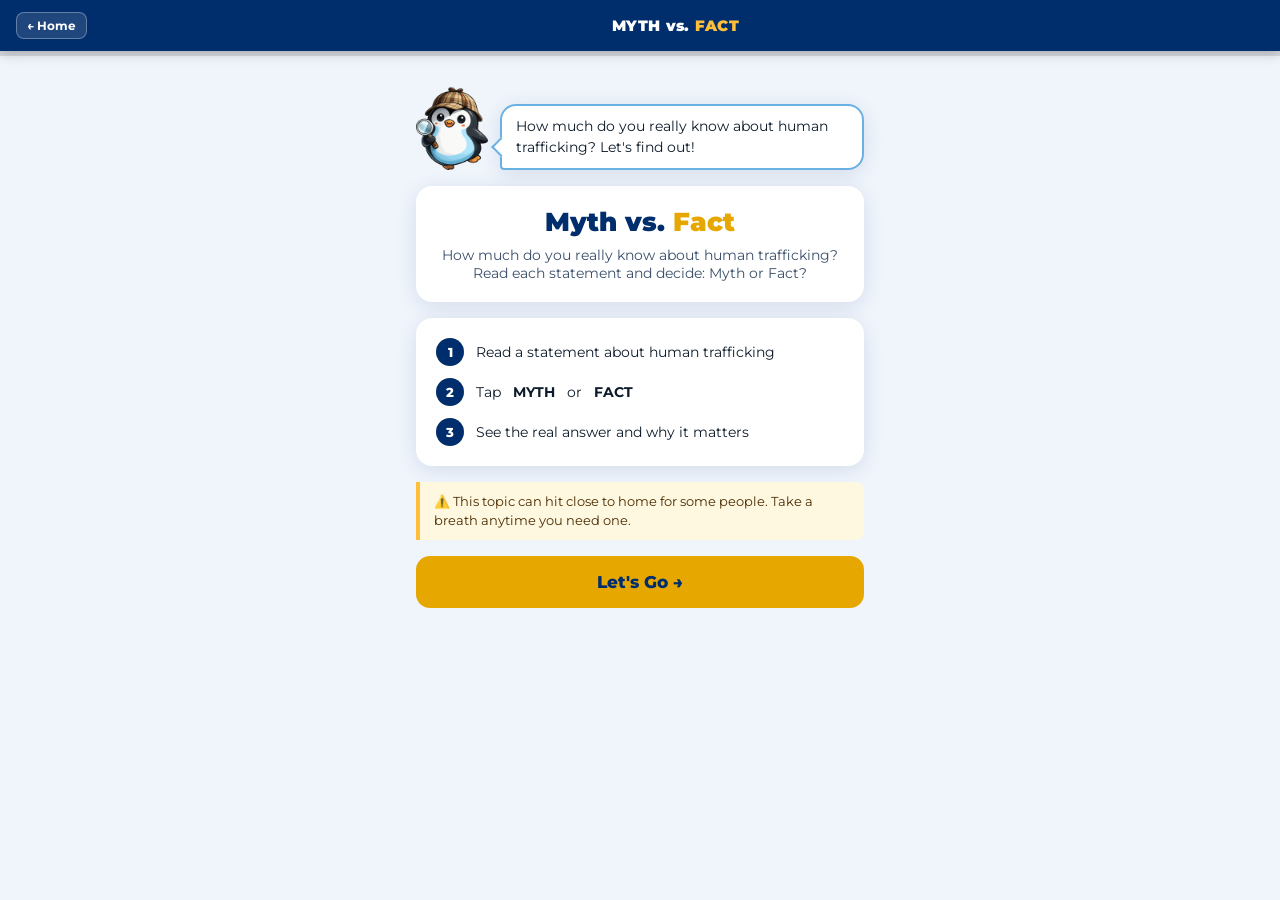
==== commit 0fcca676: "Penguin avatar.js + myth-vs-fact." ====
--- a/myth-vs-fact.html
+++ b/myth-vs-fact.html
@@ -1,653 +1,743 @@
-<!DOCTYPE html>
-<!--
-  SPOT THE SIGNS — Myth vs. Fact Activity
-  myth-vs-fact.html
+<!doctype html>
+<!-- Myth vs. Fact Activity
+    myth-vs-fact.html
 
   PURPOSE
-  Self-contained activity module. Loads its questions and resources
+  Self-contained activity that loads  questions and resources
   from data/content.json. Shows a question screen with
   MYTH / FACT buttons, feedback after each answer, and a score
   screen at the end with hotline resources.
 
-  NAVIGATION
-  ← Home button in header → returns to index.html
-  ↺ Play Again button → resets score and restarts this module
-
-  MAINTAINER NOTES
-  - All question content is in data/content.json — edit there, not
-    here.
-  - To swap the avatar art, search "AVATAR SWAP" in this file.
-  - Colors are set in the :root CSS variables section.
-  - This file must be served from a web server (GitHub Pages, etc.)
+  AVATAR SWAP are markers to insert pictures or something instead of the stick figure
+  Home button in header → returns to index.html
+  Play Again button → resets score and restarts this module
+
+   file must be served from a web server (GitHub Pages, etc.)
     because fetch() is used to load data/content.json.
 -->
 <html lang="en">
-<head>
-  <meta charset="UTF-8">
-  <meta name="viewport" content="width=device-width, initial-scale=1.0, maximum-scale=1.0, user-scalable=no">
-  <title>Myth vs. Fact — Spot the Signs</title>
-
-  <link rel="preconnect" href="https://fonts.googleapis.com">
-  <link rel="preconnect" href="https://fonts.gstatic.com" crossorigin>
-  <link href="https://fonts.googleapis.com/css2?family=Montserrat:wght@400;600;700;800;900&display=swap" rel="stylesheet">
-
-  <!-- Shared styles: colors, header, screens, buttons, resources list,
-       footer, etc. Page-specific styles (question layout, answer
-       buttons, feedback panel) are below in this file's own <style>. -->
-  <link rel="stylesheet" href="css/style.css">
-
-  <style>
-    /* Everything shared with other pages (colors, header, screens,
-       avatar, cards, buttons, resources list, footer) lives in
-       css/style.css. Below is just what's specific to the Myth vs.
-       Fact activity: the intro steps list, the statement card, the
-       Myth/Fact answer buttons, and the feedback panel. */
-
-    /* INTRO SCREEN ELEMENTS */
-    .intro-title {
-      font-weight: 900;
-      font-size: 1.65rem;
-      color: var(--hawk-blue);
-      text-align: center;
-      line-height: 1.2;
-    }
-    .intro-title span { color: var(--gold-dark); }
-
-    .steps-list {
-      list-style: none;
-      display: flex;
-      flex-direction: column;
-      gap: 12px;
-      width: 100%;
-    }
-    .steps-list li {
-      display: flex;
-      align-items: center;
-      gap: 12px;
-      font-size: 0.9rem;
-    }
-    .step-num {
-      background: var(--hawk-blue);
-      color: var(--white);
-      border-radius: 50%;
-      width: 28px; height: 28px;
-      display: flex; align-items: center; justify-content: center;
-      font-weight: 800;
-      font-size: 0.82rem;
-      flex-shrink: 0;
-    }
-
-    /* QUESTION SCREEN ELEMENTS */
-    .q-header {
-      display: flex;
-      justify-content: space-between;
-      align-items: center;
-      width: 100%;
-    }
-    .question-label {
-      font-weight: 800;
-      font-size: 0.72rem;
-      letter-spacing: 0.14em;
-      text-transform: uppercase;
-      color: var(--hawk-blue);
-    }
-    .counter { font-size: 0.8rem; color: var(--text-soft); font-weight: 600; }
-
-    .statement-card {
-      background: linear-gradient(135deg, var(--soaring-light), #d6e9f8);
-      border: 2px solid var(--soaring-blue);
-      border-radius: 12px;
-      padding: 18px;
-      width: 100%;
-    }
-    .statement-label {
-      font-size: 0.68rem;
-      font-weight: 700;
-      letter-spacing: 0.1em;
-      text-transform: uppercase;
-      color: var(--hawk-blue);
-      margin-bottom: 6px;
-    }
-    .statement-text {
-      font-size: 1rem;
-      font-weight: 600;
-      line-height: 1.55;
-      color: var(--text);
-    }
-
-    /* Answer buttons */
-    .answer-buttons { display: flex; gap: 12px; width: 100%; }
-    .answer-btn {
-      flex: 1;
-      padding: 18px 12px;
-      border: 3px solid transparent;
-      border-radius: 14px;
-      font-family: 'Montserrat', sans-serif;
-      font-weight: 900;
-      font-size: 1.1rem;
-      cursor: pointer;
-      transition: all 0.15s ease;
-      display: flex;
-      flex-direction: column;
-      align-items: center;
-      gap: 4px;
-      -webkit-tap-highlight-color: transparent;
-    }
-    .answer-btn .btn-icon { font-size: 1.5rem; }
-
-    .btn-myth { background: #fff0ee; border-color: #c0392b; color: #922b21; }
-    .btn-fact { background: var(--soaring-light); border-color: var(--hawk-blue); color: var(--hawk-blue); }
-    .btn-myth:not(:disabled):hover,
-    .btn-myth:not(:disabled):active { background: #c0392b; color: var(--white); transform: scale(0.97); }
-    .btn-fact:not(:disabled):hover,
-    .btn-fact:not(:disabled):active { background: var(--hawk-blue); color: var(--white); transform: scale(0.97); }
-    .answer-btn:disabled { cursor: not-allowed; }
-
-    /* Post-answer state classes set by JS */
-    .btn-selected-correct { background: var(--correct-green)       !important; border-color: var(--correct-green)     !important; color: var(--white)           !important; }
-    .btn-selected-wrong   { background: #c0392b                    !important; border-color: #c0392b                  !important; color: var(--white)           !important; animation: shake 0.3s ease; }
-    .btn-reveal-correct   { background: var(--correct-green-light) !important; border-color: var(--correct-green)     !important; color: var(--correct-green)   !important; opacity: 1 !important; }
-
-    /* Feedback panel
-       Wrong = warm amber, not red. Intentional — avoids negativity.
+  <head>
+    <meta charset="UTF-8" />
+    <meta
+      name="viewport"
+      content="width=device-width, initial-scale=1.0, maximum-scale=1.0, user-scalable=no"
+    />
+    <title>Myth vs. Fact — Spot the Signs</title>
+
+    <link rel="preconnect" href="https://fonts.googleapis.com" />
+    <link rel="preconnect" href="https://fonts.gstatic.com" crossorigin />
+    <link
+      href="https://fonts.googleapis.com/css2?family=Montserrat:wght@400;600;700;800;900&display=swap"
+      rel="stylesheet"
+    />
+
+    <!-- Shared styles: colors, header, screens, buttons, resources list,
+       footer, etc.  -->
+    <link rel="stylesheet" href="css/style.css" />
+
+    <style>
+      /* Below is just what's specific to the Myth vs Fact:
+        intro steps list,  statement card, Myth/Fact answer buttons, and  feedback panel. */
+
+      /* INTRO SCREEN */
+      .intro-title {
+        font-weight: 900;
+        font-size: 1.65rem;
+        color: var(--hawk-blue);
+        text-align: center;
+        line-height: 1.2;
+      }
+      .intro-title span {
+        color: var(--gold-dark);
+      }
+
+      .steps-list {
+        list-style: none;
+        display: flex;
+        flex-direction: column;
+        gap: 12px;
+        width: 100%;
+      }
+      .steps-list li {
+        display: flex;
+        align-items: center;
+        gap: 12px;
+        font-size: 0.9rem;
+      }
+      .step-num {
+        background: var(--hawk-blue);
+        color: var(--white);
+        border-radius: 50%;
+        width: 28px;
+        height: 28px;
+        display: flex;
+        align-items: center;
+        justify-content: center;
+        font-weight: 800;
+        font-size: 0.82rem;
+        flex-shrink: 0;
+      }
+
+      /* QUESTION SCREEN */
+      .q-header {
+        display: flex;
+        justify-content: space-between;
+        align-items: center;
+        width: 100%;
+      }
+      .question-label {
+        font-weight: 800;
+        font-size: 0.72rem;
+        letter-spacing: 0.14em;
+        text-transform: uppercase;
+        color: var(--hawk-blue);
+      }
+      .counter {
+        font-size: 0.8rem;
+        color: var(--text-soft);
+        font-weight: 600;
+      }
+
+      .statement-card {
+        background: linear-gradient(135deg, var(--soaring-light), #d6e9f8);
+        border: 2px solid var(--soaring-blue);
+        border-radius: 12px;
+        padding: 18px;
+        width: 100%;
+      }
+      .statement-label {
+        font-size: 0.68rem;
+        font-weight: 700;
+        letter-spacing: 0.1em;
+        text-transform: uppercase;
+        color: var(--hawk-blue);
+        margin-bottom: 6px;
+      }
+      .statement-text {
+        font-size: 1rem;
+        font-weight: 600;
+        line-height: 1.55;
+        color: var(--text);
+      }
+
+      /* Answer buttons */
+      .answer-buttons {
+        display: flex;
+        gap: 12px;
+        width: 100%;
+      }
+      .answer-btn {
+        flex: 1;
+        padding: 18px 12px;
+        border: 3px solid transparent;
+        border-radius: 14px;
+        font-family: "Montserrat", sans-serif;
+        font-weight: 900;
+        font-size: 1.1rem;
+        cursor: pointer;
+        transition: all 0.15s ease;
+        display: flex;
+        flex-direction: column;
+        align-items: center;
+        gap: 4px;
+        /* no flash on mobile I think */
+        -webkit-tap-highlight-color: transparent;
+      }
+      .answer-btn .btn-icon {
+        font-size: 1.5rem;
+      }
+
+      .btn-myth {
+        background: #fff0ee;
+        border-color: #c0392b;
+        color: #922b21;
+      }
+      .btn-fact {
+        background: var(--soaring-light);
+        border-color: var(--hawk-blue);
+        color: var(--hawk-blue);
+      }
+      .btn-myth:not(:disabled):hover,
+      .btn-myth:not(:disabled):active {
+        background: #c0392b;
+        color: var(--white);
+        transform: scale(0.97);
+      }
+      .btn-fact:not(:disabled):hover,
+      .btn-fact:not(:disabled):active {
+        background: var(--hawk-blue);
+        color: var(--white);
+        transform: scale(0.97);
+      }
+      .answer-btn:disabled {
+        cursor: not-allowed;
+      }
+
+      /* Post-answer state classes set by JS */
+      .btn-selected-correct {
+        background: var(--correct-green) !important;
+        border-color: var(--correct-green) !important;
+        color: var(--white) !important;
+      }
+      .btn-selected-wrong {
+        background: #c0392b !important;
+        border-color: #c0392b !important;
+        color: var(--white) !important;
+        animation: shake 0.3s ease;
+      }
+      .btn-reveal-correct {
+        background: var(--correct-green-light) !important;
+        border-color: var(--correct-green) !important;
+        color: var(--correct-green) !important;
+        opacity: 1 !important;
+      }
+
+      /* Feedback panel
+       Wrong = warm amber, not red to avoidd negativity.
     */
-    .feedback-panel { width: 100%; border-radius: 12px; padding: 16px; display: none; animation: fadeIn 0.25s ease; }
-    .feedback-panel.show    { display: block; }
-    .feedback-panel.correct { background: var(--correct-green-light); border: 2px solid var(--correct-green); }
-    .feedback-panel.wrong   { background: var(--wrong-amber-light);   border: 2px solid var(--gold); }
-    .feedback-result { font-weight: 800; font-size: 1rem; margin-bottom: 5px; }
-    .feedback-panel.correct .feedback-result { color: var(--correct-green); }
-    .feedback-panel.wrong   .feedback-result { color: var(--wrong-amber); }
-    .feedback-answer-reveal { font-size: 0.82rem; font-weight: 700; color: var(--text-soft); margin-bottom: 8px; }
-    .feedback-explanation   { font-size: 0.88rem; line-height: 1.55; color: var(--text); }
-  </style>
-</head>
-<body>
-
-  <!-- HEADER
-     ← Home always links back to index.html (never goes away).
+      .feedback-panel {
+        width: 100%;
+        border-radius: 12px;
+        padding: 16px;
+        display: none;
+        animation: fadeIn 0.25s ease;
+      }
+      .feedback-panel.show {
+        display: block;
+      }
+      .feedback-panel.correct {
+        background: var(--correct-green-light);
+        border: 2px solid var(--correct-green);
+      }
+      .feedback-panel.wrong {
+        background: var(--wrong-amber-light);
+        border: 2px solid var(--gold);
+      }
+      .feedback-result {
+        font-weight: 800;
+        font-size: 1rem;
+        margin-bottom: 5px;
+      }
+      .feedback-panel.correct .feedback-result {
+        color: var(--correct-green);
+      }
+      .feedback-panel.wrong .feedback-result {
+        color: var(--wrong-amber);
+      }
+      .feedback-answer-reveal {
+        font-size: 0.82rem;
+        font-weight: 700;
+        color: var(--text-soft);
+        margin-bottom: 8px;
+      }
+      .feedback-explanation {
+        font-size: 0.88rem;
+        line-height: 1.55;
+        color: var(--text);
+      }
+    </style>
+  </head>
+  <body>
+    <!-- HEADER
+    <- Home always links back to index.html (never goes away)
      Score pill appears when activity starts.
   -->
-  <header class="app-header">
-    <a class="btn-home" href="index.html">← Home</a>
-    <div class="header-title">MYTH vs. <span>FACT</span></div>
-    <div class="score-pill" id="scorePill">
-      <span class="pill-label">SCORE&nbsp;</span>
-      <span id="pillScore">0</span>/<span id="pillTotal">?</span>
+    <header class="app-header">
+      <a class="btn-home" href="index.html">← Home</a>
+      <div class="header-title">MYTH vs. <span>FACT</span></div>
+      <div class="score-pill" id="scorePill">
+        <span class="pill-label">SCORE&nbsp;</span>
+        <span id="pillScore">0</span>/<span id="pillTotal">?</span>
+      </div>
+    </header>
+
+    <div class="progress-wrap">
+      <div class="progress-fill" id="progressFill" style="width: 0%"></div>
     </div>
-  </header>
-
-  <div class="progress-wrap">
-    <div class="progress-fill" id="progressFill" style="width: 0%"></div>
-  </div>
-
-
-  <!-- LOADING SCREEN -->
-  <div class="status-screen" id="screenLoading">
-    <div class="spinner"></div>
-    <div class="status-title">Loading…</div>
-    <div class="status-msg">Fetching data/content.json</div>
-  </div>
-
-  <!-- ERROR SCREEN -->
-  <div class="status-screen" id="screenError" style="display: none;">
-    <div style="font-size: 2.5rem;">⚠️</div>
-    <div class="status-title">Content unavailable</div>
-    <div class="status-msg" id="errorMsg">Could not load activity content.</div>
-    <button class="btn-retry" onclick="loadContent()">Try Again</button>
-    <a class="btn-home" href="index.html" style="margin-top: 4px;">← Back to Home</a>
-  </div>
-
-
-  <!-- INTRO SCREEN
-     Brief orientation before the activity starts.
+
+    <!-- LOADING SCREEN -->
+    <div class="status-screen" id="screenLoading">
+      <div class="spinner"></div>
+      <div class="status-title">Loading…</div>
+      <div class="status-msg">Fetching data/content.json</div>
+    </div>
+
+    <!-- ERROR SCREEN -->
+    <div class="status-screen" id="screenError" style="display: none">
+      <div style="font-size: 2.5rem">⚠️</div>
+      <div class="status-title">Content unavailable</div>
+      <div class="status-msg" id="errorMsg">
+        Could not load activity content.
+      </div>
+      <button class="btn-retry" onclick="loadContent()">Try Again</button>
+      <a class="btn-home" href="index.html" style="margin-top: 4px"
+        >← Back to Home</a
+      >
+    </div>
+
+    <!-- INTRO SCREEN
+     Brief orientation before the activity starts
      Title and description are populated from content.json by JS.
   -->
-  <main class="screen" id="screenIntro">
-
-    <div class="avatar-row">
-      <!-- AVATAR SWAP: Replace svg with <img src="avatar-happy.png" class="avatar-figure" alt=""> -->
-      <svg class="avatar-figure" viewBox="0 0 72 90" fill="none" xmlns="http://www.w3.org/2000/svg" aria-hidden="true">
-        <circle cx="36" cy="14" r="11" fill="#002e6d" stroke="#001a47" stroke-width="2"/>
-        <circle cx="31" cy="12.5" r="1.8" fill="white"/>
-        <circle cx="41" cy="12.5" r="1.8" fill="white"/>
-        <path d="M29.2 12.5 Q31 10.5 32.8 12.5" stroke="#0d1b2a" stroke-width="1.5" stroke-linecap="round" fill="none"/>
-        <path d="M39.2 12.5 Q41 10.5 42.8 12.5" stroke="#0d1b2a" stroke-width="1.5" stroke-linecap="round" fill="none"/>
-        <path d="M29 18 Q36 25 43 18" stroke="white" stroke-width="2.2" stroke-linecap="round" fill="none"/>
-        <circle cx="29.5" cy="17" r="2" fill="#ffbf3b" opacity="0.5"/>
-        <circle cx="42.5" cy="17" r="2" fill="#ffbf3b" opacity="0.5"/>
-        <line x1="36" y1="25" x2="36" y2="58" stroke="#002e6d" stroke-width="3.5" stroke-linecap="round"/>
-        <line x1="36" y1="33" x2="16" y2="24" stroke="#002e6d" stroke-width="3" stroke-linecap="round"/>
-        <line x1="36" y1="33" x2="56" y2="24" stroke="#002e6d" stroke-width="3" stroke-linecap="round"/>
-        <line x1="36" y1="58" x2="22" y2="80" stroke="#002e6d" stroke-width="3" stroke-linecap="round"/>
-        <line x1="36" y1="58" x2="50" y2="80" stroke="#002e6d" stroke-width="3" stroke-linecap="round"/>
-        <line x1="22" y1="80" x2="14" y2="80" stroke="#002e6d" stroke-width="2.5" stroke-linecap="round"/>
-        <line x1="50" y1="80" x2="58" y2="80" stroke="#002e6d" stroke-width="2.5" stroke-linecap="round"/>
-      </svg>
-      <div class="avatar-bubble">
-        How much do you really know about human trafficking? Let's find out!
-      </div>
-    </div>
-
-    <!-- Title / description populated from content.json -->
-    <div class="card" style="text-align: center;">
-      <div class="intro-title" id="introTitle">Myth vs. <span>Fact</span></div>
-      <p style="font-size: 0.9rem; color: var(--text-soft); margin-top: 8px;" id="introDesc">
-        Read each statement and decide: Myth or Fact?
-      </p>
-    </div>
-
-    <ul class="steps-list card">
-      <li><span class="step-num">1</span> Read a statement about human trafficking</li>
-      <li><span class="step-num">2</span> Tap <strong>MYTH</strong> or <strong>FACT</strong></li>
-      <li><span class="step-num">3</span> See the real answer and why it matters</li>
-    </ul>
-
-    <div class="warning-note">
-      ⚠️ This topic can hit close to home for some people. Take a breath anytime you need one.
-    </div>
-
-    <button class="btn-primary btn-gold" onclick="startActivity()">Let's Go →</button>
-  </main>
-
-
-  <!-- QUESTION SCREEN
+    <main class="screen" id="screenIntro">
+      <div class="avatar-row">
+         
+        <!-- Intro avatar: neutral detective penguin, static image -->
+        <img src="images/SdetPen_main.png" class="avatar-figure" alt="" />
+
+
+        <div class="avatar-bubble">
+          How much do you really know about human trafficking? Let's find out!
+        </div>
+      </div>
+
+      <!-- Title / description populated from content.json -->
+      <div class="card" style="text-align: center">
+        <div class="intro-title" id="introTitle">
+          Myth vs. <span>Fact</span>
+        </div>
+        <p
+          style="font-size: 0.9rem; color: var(--text-soft); margin-top: 8px"
+          id="introDesc"
+        >
+          Read each statement and decide: Myth or Fact?
+        </p>
+      </div>
+
+      <ul class="steps-list card">
+        <li>
+          <span class="step-num">1</span> Read a statement about human
+          trafficking
+        </li>
+        <li>
+          <span class="step-num">2</span> Tap <strong>MYTH</strong> or
+          <strong>FACT</strong>
+        </li>
+        <li>
+          <span class="step-num">3</span> See the real answer and why it matters
+        </li>
+      </ul>
+
+      <div class="warning-note">
+        ⚠️ This topic can hit close to home for some people. Take a breath
+        anytime you need one.
+      </div>
+
+      <button class="btn-primary btn-gold" onclick="startActivity()">
+        Let's Go →
+      </button>
+    </main>
+
+    <!-- QUESTION SCREEN
      All content (text, counter, avatar, feedback) is set by JS.
   -->
-  <main class="screen" id="screenQuestion">
-
-    <div class="avatar-row">
-      <!--
-        Dynamic avatar: face (<g id="avatarFace">) and arms (<g id="avatarArms">)
-        are swapped by setAvatarExpression() in JS.
-
-        AVATAR SWAP: Replace this entire svg with three <img> elements
-        (avatar-thinking.png, avatar-happy.png, avatar-surprised.png)
-        and toggle display in setAvatarExpression() instead of innerHTML.
-      -->
-      <svg class="avatar-figure" id="avatarSVG" viewBox="0 0 72 90" fill="none" xmlns="http://www.w3.org/2000/svg" aria-hidden="true">
-        <circle cx="36" cy="14" r="11" fill="#002e6d" stroke="#001a47" stroke-width="2"/>
-        <g id="avatarFace"></g>
-        <line x1="36" y1="25" x2="36" y2="58" stroke="#002e6d" stroke-width="3.5" stroke-linecap="round"/>
-        <g id="avatarArms"></g>
-        <line x1="36" y1="58" x2="22" y2="80" stroke="#002e6d" stroke-width="3" stroke-linecap="round"/>
-        <line x1="36" y1="58" x2="50" y2="80" stroke="#002e6d" stroke-width="3" stroke-linecap="round"/>
-        <line x1="22" y1="80" x2="14" y2="80" stroke="#002e6d" stroke-width="2.5" stroke-linecap="round"/>
-        <line x1="50" y1="80" x2="58" y2="80" stroke="#002e6d" stroke-width="2.5" stroke-linecap="round"/>
-      </svg>
-      <div class="avatar-bubble" id="avatarSpeech">Myth or Fact? Take your best guess!</div>
-    </div>
-
-    <div class="q-header">
-      <span class="question-label">Myth or Fact?</span>
-      <span class="counter" id="questionCounter">1 / 10</span>
-    </div>
-
-    <div class="statement-card">
-      <div class="statement-label">Statement</div>
-      <div class="statement-text" id="statementText"></div>
-    </div>
-
-    <div class="answer-buttons">
-      <button class="answer-btn btn-myth" id="btnMyth" onclick="selectAnswer('Myth')">
-        <span class="btn-icon">✗</span>MYTH
+    <main class="screen" id="screenQuestion">
+      <div class="avatar-row">
+        
+          <!--
+        Dynamic avatar: setAvatarExpression() in js/avatar.js swaps
+        this image's src to show thinking / happy / surprised penguins.
+        The id "avatarImg" is what avatar.js looks for - don't rename it.
+        -->
+        <img
+          src="images/SdetPen_question.png"
+          class="avatar-figure"
+          id="avatarImg"
+          alt=""
+        />
+        <div class="avatar-bubble" id="avatarSpeech">
+          Myth or Fact? Take your best guess!
+        </div>
+      </div>
+
+      <div class="q-header">
+        <span class="question-label">Myth or Fact?</span>
+        <span class="counter" id="questionCounter">1 / 10</span>
+      </div>
+
+      <div class="statement-card">
+        <div class="statement-label">Statement</div>
+        <div class="statement-text" id="statementText"></div>
+      </div>
+
+      <div class="answer-buttons">
+        <button
+          class="answer-btn btn-myth"
+          id="btnMyth"
+          onclick="selectAnswer('Myth')"
+        >
+          <span class="btn-icon">✗</span>MYTH
+        </button>
+        <button
+          class="answer-btn btn-fact"
+          id="btnFact"
+          onclick="selectAnswer('Fact')"
+        >
+          <span class="btn-icon">✓</span>FACT
+        </button>
+      </div>
+
+      <div class="feedback-panel" id="feedbackPanel">
+        <div class="feedback-result" id="feedbackResult"></div>
+        <div class="feedback-answer-reveal" id="feedbackAnswerReveal"></div>
+        <div class="feedback-explanation" id="feedbackExplanation"></div>
+      </div>
+
+      <button
+        class="btn-primary btn-next"
+        id="btnNext"
+        onclick="nextQuestion()"
+      >
+        Next →
       </button>
-      <button class="answer-btn btn-fact" id="btnFact" onclick="selectAnswer('Fact')">
-        <span class="btn-icon">✓</span>FACT
-      </button>
-    </div>
-
-    <div class="feedback-panel" id="feedbackPanel">
-      <div class="feedback-result"        id="feedbackResult"></div>
-      <div class="feedback-answer-reveal" id="feedbackAnswerReveal"></div>
-      <div class="feedback-explanation"   id="feedbackExplanation"></div>
-    </div>
-
-    <button class="btn-primary btn-next" id="btnNext" onclick="nextQuestion()">Next →</button>
-  </main>
-
-
-  <!-- COMPLETION SCREEN
-     Score ring, personalized message, resources from JSON,
+    </main>
+
+    <!-- COMPLETION SCREEN
+     Score , personalized message, resources from JSON,
      and two buttons: Play Again (restart this module) and
      Try Another (return to hub).
   -->
-  <main class="screen" id="screenComplete">
-
-    <div class="avatar-row">
-      <!-- AVATAR SWAP: <img src="avatar-happy.png" class="avatar-figure" alt=""> -->
-      <svg class="avatar-figure" viewBox="0 0 72 90" fill="none" xmlns="http://www.w3.org/2000/svg" aria-hidden="true">
-        <circle cx="36" cy="14" r="11" fill="#002e6d" stroke="#001a47" stroke-width="2"/>
-        <circle cx="31" cy="12.5" r="1.8" fill="white"/>
-        <circle cx="41" cy="12.5" r="1.8" fill="white"/>
-        <path d="M29.2 12.5 Q31 10.5 32.8 12.5" stroke="#0d1b2a" stroke-width="1.5" stroke-linecap="round" fill="none"/>
-        <path d="M39.2 12.5 Q41 10.5 42.8 12.5" stroke="#0d1b2a" stroke-width="1.5" stroke-linecap="round" fill="none"/>
-        <path d="M29 18 Q36 25 43 18" stroke="white" stroke-width="2.2" stroke-linecap="round" fill="none"/>
-        <circle cx="29.5" cy="17" r="2" fill="#ffbf3b" opacity="0.5"/>
-        <circle cx="42.5" cy="17" r="2" fill="#ffbf3b" opacity="0.5"/>
-        <line x1="36" y1="25" x2="36" y2="58" stroke="#002e6d" stroke-width="3.5" stroke-linecap="round"/>
-        <line x1="36" y1="33" x2="16" y2="24" stroke="#002e6d" stroke-width="3" stroke-linecap="round"/>
-        <line x1="36" y1="33" x2="56" y2="24" stroke="#002e6d" stroke-width="3" stroke-linecap="round"/>
-        <line x1="36" y1="58" x2="22" y2="80" stroke="#002e6d" stroke-width="3" stroke-linecap="round"/>
-        <line x1="36" y1="58" x2="50" y2="80" stroke="#002e6d" stroke-width="3" stroke-linecap="round"/>
-        <line x1="22" y1="80" x2="14" y2="80" stroke="#002e6d" stroke-width="2.5" stroke-linecap="round"/>
-        <line x1="50" y1="80" x2="58" y2="80" stroke="#002e6d" stroke-width="2.5" stroke-linecap="round"/>
-      </svg>
-      <div class="avatar-bubble" id="completeSpeech">You made it! Here's how you did.</div>
-    </div>
-
-    <div class="complete-top">
-      <div class="score-ring" id="scoreRing">
-        <div class="score-inner">
-          <div class="score-number" id="scoreNumber">0</div>
-          <div class="score-denom"  id="scoreDenom">/ 10</div>
+    <main class="screen" id="screenComplete">
+      <div class="avatar-row">
+        <!-- Completion avatar: happy penguin, static image -->
+        <img src="images/SdetPen_happy.png" class="avatar-figure" alt="" />
+        
+        <div class="avatar-bubble" id="completeSpeech">
+          You made it! Here's how you did.
         </div>
       </div>
-      <div>
-        <div class="complete-title" id="completeTitle">Nice work!</div>
-        <p class="complete-msg"    id="completeMsg"></p>
-      </div>
-    </div>
-
-    <div class="resources-card">
-      <div class="resources-title">📞 Need Help or Want to Learn More?</div>
-      <div id="resourcesList"></div>
-    </div>
-
-    <p style="font-size: 0.85rem; color: var(--text-soft); text-align: center; line-height: 1.5;">
-      Knowledge is power — share what you learned with someone today.
-    </p>
-
-    <!-- Two-button row: restart this module OR go back to hub -->
-    <div class="btn-row">
-      <button class="btn-primary btn-restart" onclick="restartActivity()">↺ Play Again</button>
-      <a class="btn-primary" href="index.html" style="text-align:center; text-decoration:none; line-height:1.2;">
-        Try Another<br><span style="font-size:0.75rem; font-weight:600;">← Home</span>
-      </a>
-    </div>
-
-    <p class="footer-credit">
-      Content sourced from the <a href="https://www.traffickingstop.org/wp-content/uploads/2024/07/TraffickSTOP-Toolkit-2024_07.pdf" target="_blank" rel="noopener">TraffickSTOP Toolkit</a> (NW3C, 2024) and <a href="https://polarisproject.org" target="_blank" rel="noopener">Polaris Project</a>.<br>
-      Developed by PTK at Columbia Basin College · Pasco, WA
-    </p>
-  </main>
-
-
-  <script src="js/avatar.js"></script>
-  <script src="js/ui.js"></script>
-  <script src="js/content.js"></script>
-  <script>
-    // setAvatarExpression() and FACE/ARMS templates come from
-    // js/avatar.js. showScreen, updateProgress, refreshScorePill,
-    // showScorePill, and showBackBtn come from js/ui.js.
-    // loadContent, shuffleArray, buildResourcesList, CONTENT_URL, and
-    // MAX_QUESTIONS come from js/content.js.
-
-    // Application state - all of this gets reset/reassigned by
-    // startActivity() at the beginning of each playthrough.
-    let activityData  = null;  // the full "myth_fact" activity object from content.json
-    let resourcesData = [];    // hotline/org list, passed to buildResourcesList()
-    let questions     = [];    // this playthrough's shuffled + capped questions
-    let currentIndex  = 0;     // index into questions[] for the question on screen
-    let score         = 0;     // number of correct answers so far
-    let answered      = false; // true once the user has tapped Myth or Fact for the current question
-
-    // Fetches content.json, sorts/shuffles/caps the question list, and
+
+      <div class="complete-top">
+        <div class="score-ring" id="scoreRing">
+          <div class="score-inner">
+            <div class="score-number" id="scoreNumber">0</div>
+            <div class="score-denom" id="scoreDenom">/ 10</div>
+          </div>
+        </div>
+        <div>
+          <div class="complete-title" id="completeTitle">Nice work!</div>
+          <p class="complete-msg" id="completeMsg"></p>
+        </div>
+      </div>
+
+      <div class="resources-card">
+        <div class="resources-title">📞 Need Help or Want to Learn More?</div>
+        <div id="resourcesList"></div>
+      </div>
+
+      <p
+        style="
+          font-size: 0.85rem;
+          color: var(--text-soft);
+          text-align: center;
+          line-height: 1.5;
+        "
+      >
+        Knowledge is power — share what you learned with someone today.
+      </p>
+
+      <!-- Two-button row: restart this module OR go back to hub -->
+      <div class="btn-row">
+        <button class="btn-primary btn-restart" onclick="restartActivity()">
+          ↺ Play Again
+        </button>
+        <a
+          class="btn-primary"
+          href="index.html"
+          style="text-align: center; text-decoration: none; line-height: 1.2"
+        >
+          Try Another<br /><span style="font-size: 0.75rem; font-weight: 600"
+            >← Home</span
+          >
+        </a>
+      </div>
+
+      <p class="footer-credit">
+        Content sourced from the
+        <a
+          href="https://www.traffickingstop.org/wp-content/uploads/2024/07/TraffickSTOP-Toolkit-2024_07.pdf"
+          target="_blank"
+          rel="noopener"
+          >TraffickSTOP Toolkit</a
+        >
+        (NW3C, 2024) and
+        <a href="https://polarisproject.org" target="_blank" rel="noopener"
+          >Polaris Project</a
+        >.<br />
+        Developed by PTK at Columbia Basin College · Pasco, WA
+      </p>
+    </main>
+
+    <script src="js/avatar.js"></script>
+    <script src="js/ui.js"></script>
+    <script src="js/content.js"></script>
+    <script>
+      // setAvatarExpression() and FACE/ARMS templates come from
+      // js/avatar.js. showScreen, updateProgress, refreshScorePill,
+      // showScorePill, and showBackBtn come from js/ui.js.
+      // loadContent, shuffleArray, buildResourcesList, CONTENT_URL, and
+      // MAX_QUESTIONS come from js/content.js.
+
+      // Application state - all of this gets reset/reassigned by
+      // startActivity() at the beginning of each playthrough.
+      let activityData = null; // the full "myth_fact" activity object from content.json
+      let resourcesData = []; // hotline/org list, passed to buildResourcesList()
+      let questions = []; // this playthrough's shuffled + capped questions
+      let currentIndex = 0; // index into questions[] for the question on screen
+      let score = 0; // number of correct answers so far
+      let answered = false; // true once the user has tapped Myth or Fact for the current question
+
+      /* Fetches content.json, sorts/shuffles/caps the question list, and
     // shows the intro screen. Called once when the page loads.
     //
     // Must be served from a web server - fetch() is blocked entirely
-    // when the page is opened directly from disk (file://).
-    async function init()
-    {
-        document.getElementById('screenLoading').style.display = 'flex';
-        document.getElementById('screenError').style.display   = 'none';
-        document.querySelectorAll('.screen').forEach(s => s.classList.remove('active'));
-
-        try
-        {
-            const result = await loadContent('myth_fact');
-            activityData  = result.activityData;
-            resourcesData = result.resources;
-            questions     = result.questions;
-
-            // Fill in the intro screen's title and description from
-            // content.json, so they can be edited there without
-            // touching this file.
-            document.getElementById('introTitle').innerHTML =
-                activityData.activity_title.replace(' vs. ', ' vs. <span>') + '</span>';
-            document.getElementById('introDesc').textContent = activityData.activity_description;
-
-            buildResourcesList(resourcesData);
-
-            document.getElementById('screenLoading').style.display = 'none';
-            showScreen('screenIntro');
+    // when the page is opened directly from disk (file://). */
+      async function init() {
+        document.getElementById("screenLoading").style.display = "flex";
+        document.getElementById("screenError").style.display = "none";
+        document
+          .querySelectorAll(".screen")
+          .forEach((s) => s.classList.remove("active"));
+
+        try {
+          const result = await loadContent("myth_fact");
+          activityData = result.activityData;
+          resourcesData = result.resources;
+          questions = result.questions;
+
+          // Fill in the intro screen's title and description from
+          // content.json, so they can be edited there without touching this file.
+          document.getElementById("introTitle").innerHTML =
+            activityData.activity_title.replace(" vs. ", " vs. <span>") +
+            "</span>";
+          document.getElementById("introDesc").textContent =
+            activityData.activity_description;
+
+          buildResourcesList(resourcesData);
+
+          document.getElementById("screenLoading").style.display = "none";
+          showScreen("screenIntro");
+        } catch (err) {
+          /* Most likely cause: this page was opened with file://
+               instead of through a web server, so fetch() was blocked.
+               Could also mean content.json is missing or invalid */
+          console.error("Content load error:", err);
+          document.getElementById("screenLoading").style.display = "none";
+          document.getElementById("errorMsg").textContent =
+            `Could not load content. (${err.message})`;
+          document.getElementById("screenError").style.display = "flex";
         }
-        catch (err)
-        {
-            // Most likely cause: this page was opened with file://
-            // instead of through a web server, so fetch() was blocked.
-            // Could also mean content.json is missing or invalid.
-            console.error('Content load error:', err);
-            document.getElementById('screenLoading').style.display = 'none';
-            document.getElementById('errorMsg').textContent = `Could not load content. (${err.message})`;
-            document.getElementById('screenError').style.display = 'flex';
-        }
-    }
-
-    // Re-sorts and re-shuffles activityData's questions and caps the
-    // result at MAX_QUESTIONS, without re-fetching content.json.
-    //
-    // Used at the start of every playthrough (including "Play Again")
-    // so the question order is fresh each time.
-    function getShuffledQuestions()
-    {
-        const sorted = [...activityData.questions]
-            .sort((a, b) => a.question_order - b.question_order);
+      }
+
+      /* Re-sorts and re-shuffles activityData's questions and caps the
+      result at MAX_QUESTIONS, without re-fetching content.json.
+      Used at the start of every playthrough (including "Play Again")
+      so the question order is fresh each time. */
+      function getShuffledQuestions() {
+        const sorted = [...activityData.questions].sort(
+          (a, b) => a.question_order - b.question_order,
+        );
 
         return shuffleArray(sorted).slice(0, MAX_QUESTIONS);
-    }
-
-    // Starts (or restarts) the activity from question 1.
-    // Called by the "Let's Go" button on the intro screen, and by
-    // restartActivity() below.
-    function startActivity()
-    {
-        questions    = getShuffledQuestions();
+      }
+
+      // Starts (or restarts) the activity from question 1.
+      // Called by the "Let's Go" button on the intro screen, and by restartActivity() below
+      function startActivity() {
+        questions = getShuffledQuestions();
         currentIndex = 0;
-        score        = 0;
-        answered     = false;
+        score = 0;
+        answered = false;
 
         showScorePill(true);
         refreshScorePill(score, questions.length);
         loadQuestion();
-        showScreen('screenQuestion');
-    }
-
-    // "Play Again" button on the completion screen calls this. It's
-    // just an alias for startActivity() - kept as its own function so
-    // the intent is clear from the onclick attribute in the HTML.
-    function restartActivity()
-    {
+        showScreen("screenQuestion");
+      }
+
+      // "Play Again" button on the completion screen calls this. It's
+      // just an alias for startActivity() - kept as its own function so
+      // the intent is clear from the onclick attribute in the HTML.
+      function restartActivity() {
         startActivity();
-    }
-
-    // Loads questions[currentIndex] into the UI and resets everything
-    // left over from the previous question (feedback panel, Next
-    // button, both Myth/Fact buttons re-enabled, etc).
-    function loadQuestion()
-    {
-        const q  = questions[currentIndex];
+      }
+
+      // Loads questions[currentIndex] into  UI and resets everything
+      // left over from the previous question:
+      // (feedback panel, Next button, both Myth/Fact buttons re-enabled, etc).
+      function loadQuestion() {
+        const q = questions[currentIndex];
         answered = false;
 
-        document.getElementById('statementText').textContent   = q.question_text;
-        document.getElementById('questionCounter').textContent = `${currentIndex + 1} / ${questions.length}`;
-        document.getElementById('avatarSpeech').textContent    = 'Myth or Fact? Take your best guess!';
-
-        setAvatarExpression('thinking');
+        document.getElementById("statementText").textContent = q.question_text;
+        document.getElementById("questionCounter").textContent =
+          `${currentIndex + 1} / ${questions.length}`;
+        document.getElementById("avatarSpeech").textContent =
+          "Myth or Fact? Take your best guess!";
+
+        setAvatarExpression("thinking");
 
         // Reset both answer buttons back to their default look and
         // re-enable them - selectAnswer() disables both after a tap.
-        const btnM = document.getElementById('btnMyth');
-        const btnF = document.getElementById('btnFact');
-        btnM.disabled  = false;
-        btnF.disabled  = false;
-        btnM.className = 'answer-btn btn-myth';
-        btnF.className = 'answer-btn btn-fact';
+        const btnM = document.getElementById("btnMyth");
+        const btnF = document.getElementById("btnFact");
+        btnM.disabled = false;
+        btnF.disabled = false;
+        btnM.className = "answer-btn btn-myth";
+        btnF.className = "answer-btn btn-fact";
 
         // Reset the feedback panel and Next button - both get shown
         // again once the user picks an answer (see selectAnswer).
-        document.getElementById('feedbackPanel').className = 'feedback-panel';
-        document.getElementById('btnNext').className       = 'btn-primary btn-next';
+        document.getElementById("feedbackPanel").className = "feedback-panel";
+        document.getElementById("btnNext").className = "btn-primary btn-next";
 
         updateProgress(currentIndex / questions.length);
         refreshScorePill(score, questions.length);
-    }
-
-    // Handles a tap on the "Myth" or "Fact" button.
-    //
-    // choice - either 'Myth' or 'Fact', matching the answer_option
-    // text used in content.json.
-    function selectAnswer(choice)
-    {
-        // Only the first tap counts - ignore any taps after that until
-        // the next question loads.
+      }
+
+      // Handles  tap on the Myth or Fact button.
+      // choice - either Myth or fact, matches the answer_option text used in content.json.
+      function selectAnswer(choice) {
+        //Only the first tap counts - ignore any taps after that until next question loads
         if (answered) return;
         answered = true;
 
-        const q             = questions[currentIndex];
-        const correctOption = q.answer_options.find(o => o.correct_answer === true);
-        const chosenOption  = q.answer_options.find(o => o.answer_option === choice);
-        const isCorrect     = chosenOption && chosenOption.correct_answer === true;
+        const q = questions[currentIndex];
+        const correctOption = q.answer_options.find(
+          (o) => o.correct_answer === true,
+        );
+        const chosenOption = q.answer_options.find(
+          (o) => o.answer_option === choice,
+        );
+        const isCorrect = chosenOption && chosenOption.correct_answer === true;
 
         if (isCorrect) score++;
 
-        const btnM = document.getElementById('btnMyth');
-        const btnF = document.getElementById('btnFact');
+        const btnM = document.getElementById("btnMyth");
+        const btnF = document.getElementById("btnFact");
         btnM.disabled = true;
         btnF.disabled = true;
 
-        // Style the button the user actually tapped.
-        const chosenBtn = (choice === 'Myth') ? btnM : btnF;
-        chosenBtn.className = 'answer-btn ' +
-            (choice === 'Myth' ? 'btn-myth' : 'btn-fact') +
-            (isCorrect ? ' btn-selected-correct' : ' btn-selected-wrong');
+        // Style the button the user actually tapped
+        const chosenBtn = choice === "Myth" ? btnM : btnF;
+        chosenBtn.className =
+          "answer-btn " +
+          (choice === "Myth" ? "btn-myth" : "btn-fact") +
+          (isCorrect ? " btn-selected-correct" : " btn-selected-wrong");
 
         // If they got it wrong, highlight the correct button after a
-        // short pause - this gives the "shake"/feedback animation on
-        // the wrong choice a moment to play first.
-        if (!isCorrect)
-        {
-            const correctBtn = (correctOption.answer_option === 'Myth') ? btnM : btnF;
-
-            setTimeout(() =>
-            {
-                correctBtn.className = 'answer-btn ' +
-                    (correctOption.answer_option === 'Myth' ? 'btn-myth' : 'btn-fact') +
-                    ' btn-reveal-correct';
-            }, 350);
+        // short pause - gives the "shake"/feedback animation on  the wrong choice a moment to play first
+        if (!isCorrect) {
+          const correctBtn =
+            correctOption.answer_option === "Myth" ? btnM : btnF;
+
+          setTimeout(() => {
+            correctBtn.className =
+              "answer-btn " +
+              (correctOption.answer_option === "Myth"
+                ? "btn-myth"
+                : "btn-fact") +
+              " btn-reveal-correct";
+          }, 350);
         }
 
-        // Update the avatar's face/arms and speech bubble to match the
-        // result.
-        setAvatarExpression(isCorrect ? 'happy' : 'surprised');
-        document.getElementById('avatarSpeech').textContent = isCorrect
-            ? q.avatar_speech_correct
-            : q.avatar_speech_wrong;
-
-        // Feedback panel uses warm amber for "wrong", not red - that's
-        // intentional, see the .feedback-panel.wrong CSS rule.
-        const feedbackText = chosenOption ? chosenOption.feedback_text : correctOption.feedback_text;
-        const fp = document.getElementById('feedbackPanel');
-        fp.className = 'feedback-panel show ' + (isCorrect ? 'correct' : 'wrong');
-        document.getElementById('feedbackResult').textContent =
-            isCorrect ? '✓ Correct!' : '🔍 Interesting — here\'s the real story:';
-        document.getElementById('feedbackAnswerReveal').textContent = isCorrect
-            ? `This is indeed a ${correctOption.answer_option.toUpperCase()}.`
-            : `This is actually a ${correctOption.answer_option.toUpperCase()}.`;
-        document.getElementById('feedbackExplanation').textContent = feedbackText;
+        // Update avatar's face/arms and speech bubble to match the result.
+        setAvatarExpression(isCorrect ? "happy" : "surprised");
+        document.getElementById("avatarSpeech").textContent = isCorrect
+          ? q.avatar_speech_correct
+          : q.avatar_speech_wrong;
+
+        // Feedback panel uses warm amber for "wrong"
+        const feedbackText = chosenOption
+          ? chosenOption.feedback_text
+          : correctOption.feedback_text;
+        const fp = document.getElementById("feedbackPanel");
+        fp.className =
+          "feedback-panel show " + (isCorrect ? "correct" : "wrong");
+        document.getElementById("feedbackResult").textContent = isCorrect
+          ? "✓ Correct!"
+          : "🔍 Interesting — here's the real story:";
+        document.getElementById("feedbackAnswerReveal").textContent = isCorrect
+          ? `This is indeed a ${correctOption.answer_option.toUpperCase()}.`
+          : `This is actually a ${correctOption.answer_option.toUpperCase()}.`;
+        document.getElementById("feedbackExplanation").textContent =
+          feedbackText;
 
         refreshScorePill(score, questions.length);
 
-        // Swap the Next button's label on the last question, so it's
-        // clear that tapping it goes to the results instead of another
-        // question.
-        const isLast = (currentIndex === questions.length - 1);
-        const nextBtn = document.getElementById('btnNext');
-        nextBtn.className   = 'btn-primary btn-next show';
-        nextBtn.textContent = isLast ? 'See My Score →' : 'Next →';
-    }
-
-    // "Next →" / "See My Score →" button handler.
-    // Moves to the next question, or shows the results screen if that
-    // was the last question.
-    function nextQuestion()
-    {
+        // Swap Next button's label on the last question, so it is clear
+        // that tapping it goes to the results instead of another question. Maybe
+        const isLast = currentIndex === questions.length - 1;
+        const nextBtn = document.getElementById("btnNext");
+        nextBtn.className = "btn-primary btn-next show";
+        nextBtn.textContent = isLast ? "See My Score →" : "Next →";
+      }
+
+      // "Next ->" / "See My Score ->" button handler.
+      // Moves to the next question, or shows the results screen if  was the last question.
+      function nextQuestion() {
         currentIndex++;
 
-        if (currentIndex >= questions.length)
-        {
-            showResults();
+        if (currentIndex >= questions.length) {
+          showResults();
+        } else {
+          loadQuestion();
         }
-        else
-        {
-            loadQuestion();
-        }
-    }
-
-    // Fills in and shows the completion screen: score ring, a
-    // title/message/avatar line based on how well the user did, and
-    // the resources list (already built by init(), still on screen).
-    function showResults()
-    {
-        showScreen('screenComplete');
+      }
+
+      // Fills in and shows the completion screen:
+      //  score , title/message/avatar line based on how well the user did, and
+      // the resources list (already built by init()
+      function showResults() {
+        showScreen("screenComplete");
         updateProgress(1);
         showScorePill(false);
 
         const total = questions.length;
-        const pct   = Math.round((score / total) * 100);
-
-        document.getElementById('scoreNumber').textContent = score;
-        document.getElementById('scoreDenom').textContent  = `/ ${total}`;
-        document.getElementById('scoreRing').style.setProperty('--pct', pct + '%');
+        const pct = Math.round((score / total) * 100);
+
+        document.getElementById("scoreNumber").textContent = score;
+        document.getElementById("scoreDenom").textContent = `/ ${total}`;
+        document
+          .getElementById("scoreRing")
+          .style.setProperty("--pct", pct + "%");
 
         // Pick a title/message/avatar-speech combo based on the score
         // band. Even the lowest band is framed as "here's why this
-        // matters" rather than "you did badly".
+        // matters" rather than "you did badly, you idiot".
         let title, msg, speech;
 
-        if (score === total)
-        {
-            title  = 'Perfect Score! 🎉';
-            msg    = 'You really know your stuff. Awareness like yours makes a real difference.';
-            speech = 'Wow, perfect! You\'re ready to spread the word!';
+        if (score === total) {
+          title = "Perfect Score! 🎉";
+          msg =
+            "You really know your stuff. Awareness like yours makes a real difference.";
+          speech = "Wow, perfect! You're ready to spread the word!";
+        } else if (pct >= 70) {
+          title = "Great Job! 👏";
+          msg =
+            "You're more aware than most. Check the resources below to keep learning.";
+          speech = "Really solid! A few surprising ones in there, right?";
+        } else if (pct >= 50) {
+          title = "Good Start!";
+          msg =
+            "Human trafficking is full of myths. Now you know a few more facts.";
+          speech =
+            "Not bad! There's always more to learn — and now you know more!";
+        } else {
+          title = "Eye-opening!";
+          msg =
+            "That's exactly why this activity exists. Take a look at the real facts below.";
+          speech =
+            "Human trafficking is full of misconceptions. Now you know the facts!";
         }
-        else if (pct >= 70)
-        {
-            title  = 'Great Job! 👏';
-            msg    = "You're more aware than most. Check the resources below to keep learning.";
-            speech = 'Really solid! A few surprising ones in there, right?';
-        }
-        else if (pct >= 50)
-        {
-            title  = 'Good Start!';
-            msg    = 'Human trafficking is full of myths. Now you know a few more facts.';
-            speech = "Not bad! There's always more to learn — and now you know more!";
-        }
-        else
-        {
-            title  = 'Eye-opening!';
-            msg    = "That's exactly why this activity exists. Take a look at the real facts below.";
-            speech = 'Human trafficking is full of misconceptions. Now you know the facts!';
-        }
-
-        document.getElementById('completeTitle').textContent  = title;
-        document.getElementById('completeMsg').textContent    = msg;
-        document.getElementById('completeSpeech').textContent = speech;
-    }
-
-    // Boot: load content as soon as the page is ready.
-    init();
-  </script>
-
-</body>
+
+        document.getElementById("completeTitle").textContent = title;
+        document.getElementById("completeMsg").textContent = msg;
+        document.getElementById("completeSpeech").textContent = speech;
+      }
+
+      // Boot: load content as soon as the page is ready.
+      init();
+    </script>
+  </body>
 </html>
--- a/css/style.css
+++ b/css/style.css
@@ -20,34 +20,38 @@
 
 /* COLOR VARIABLES - CBC Brand Colors (Brand Guide, April 2020) */
 :root {
-    --hawk-blue:           #002e6d;   /* PMS 294C - primary navy */
-    --hawk-blue-mid:       #003f96;   /* slightly lighter, hover states */
-    --soaring-blue:        #69b1e2;   /* PMS 292C - sky blue accent */
-    --soaring-light:       #e8f3fb;   /* very light blue, card backgrounds */
-    --gold:                #ffbf3b;   /* PMS 136C - accent yellow/gold */
-    --gold-dark:           #e6a800;   /* darker gold, hover/active */
-    --correct-green:       #2e7d32;   /* feedback: correct answer */
-    --correct-green-light: #e8f5e9;
-    --wrong-amber:         #e65100;   /* feedback: wrong answer (warm, not red) */
-    --wrong-amber-light:   #fff8e1;
-    --text:                #0d1b2a;
-    --text-soft:           #3a4f6a;
-    --bg:                  #f0f5fc;
-    --white:               #ffffff;
-    --shadow:              0 4px 20px rgba(0, 46, 109, 0.12);
+  --hawk-blue: #002e6d; /* PMS 294C - primary navy */
+  --hawk-blue-mid: #003f96; /* slightly lighter, hover states */
+  --soaring-blue: #69b1e2; /* PMS 292C - sky blue accent */
+  --soaring-light: #e8f3fb; /* very light blue, card backgrounds */
+  --gold: #ffbf3b; /* PMS 136C - accent yellow/gold */
+  --gold-dark: #e6a800; /* darker gold, hover/active */
+  --correct-green: #2e7d32; /* feedback: correct answer */
+  --correct-green-light: #e8f5e9;
+  --wrong-amber: #e65100; /* feedback: wrong answer (warm, not red) */
+  --wrong-amber-light: #fff8e1;
+  --text: #0d1b2a;
+  --text-soft: #3a4f6a;
+  --bg: #f0f5fc;
+  --white: #ffffff;
+  --shadow: 0 4px 20px rgba(0, 46, 109, 0.12);
 }
 
 /* Reset - box-sizing everywhere, no default margin/padding. */
-* { box-sizing: border-box; margin: 0; padding: 0; }
+* {
+  box-sizing: border-box;
+  margin: 0;
+  padding: 0;
+}
 
 body {
-    font-family: 'Montserrat', sans-serif;
-    background: var(--bg);
-    color: var(--text);
-    min-height: 100vh;
-    display: flex;
-    flex-direction: column;
-    align-items: center;
+  font-family: "Montserrat", sans-serif;
+  background: var(--bg);
+  color: var(--text);
+  min-height: 100vh;
+  display: flex;
+  flex-direction: column;
+  align-items: center;
 }
 
 /* HEADER
@@ -61,77 +65,97 @@
  * see the "Header" section in index.html's <style>.
  */
 .app-header {
-    width: 100%;
-    background: var(--hawk-blue);
-    padding: 12px 16px;
-    display: flex;
-    align-items: center;
-    justify-content: space-between;
-    box-shadow: 0 2px 12px rgba(0,0,0,0.25);
-    position: sticky;
-    top: 0;
-    z-index: 10;
+  width: 100%;
+  background: var(--hawk-blue);
+  padding: 12px 16px;
+  display: flex;
+  align-items: center;
+  justify-content: space-between;
+  box-shadow: 0 2px 12px rgba(0, 0, 0, 0.25);
+  position: sticky;
+  top: 0;
+  z-index: 10;
 }
 .header-title {
-    font-weight: 900;
-    font-size: 0.92rem;
-    color: var(--white);
-    letter-spacing: 0.02em;
-    text-align: center;
-    flex: 1;
-}
-.header-title span { color: var(--gold); }
+  font-weight: 900;
+  font-size: 0.92rem;
+  color: var(--white);
+  letter-spacing: 0.02em;
+  text-align: center;
+  flex: 1;
+}
+.header-title span {
+  color: var(--gold);
+}
 
 /* Spacer the same width as .btn-home, used on pages with no back
  * button on the right (keeps .header-title visually centered). */
-.header-spacer { min-width: 70px; }
+.header-spacer {
+  min-width: 70px;
+}
 
 /* <- Home button: links back to index.html */
 .btn-home {
-    background: rgba(255,255,255,0.12);
-    border: 1.5px solid rgba(255,255,255,0.3);
-    border-radius: 8px;
-    padding: 5px 10px;
-    color: var(--white);
-    font-family: 'Montserrat', sans-serif;
-    font-weight: 700;
-    font-size: 0.75rem;
-    cursor: pointer;
-    text-decoration: none;
-    white-space: nowrap;
-    min-width: 70px;
-    display: inline-block;
-    text-align: center;
-    -webkit-tap-highlight-color: transparent;
-    transition: background 0.15s;
-}
-.btn-home:active { background: rgba(255,255,255,0.28); }
+  background: rgba(255, 255, 255, 0.12);
+  border: 1.5px solid rgba(255, 255, 255, 0.3);
+  border-radius: 8px;
+  padding: 5px 10px;
+  color: var(--white);
+  font-family: "Montserrat", sans-serif;
+  font-weight: 700;
+  font-size: 0.75rem;
+  cursor: pointer;
+  text-decoration: none;
+  white-space: nowrap;
+  min-width: 70px;
+  display: inline-block;
+  text-align: center;
+  -webkit-tap-highlight-color: transparent;
+  transition: background 0.15s;
+}
+.btn-home:active {
+  background: rgba(255, 255, 255, 0.28);
+}
 
 /* Score pill (top-right of the header): hidden until an activity
  * starts, then shows "current / total" and updates live. */
 .score-pill {
-    background: rgba(255,255,255,0.15);
-    border: 1.5px solid rgba(255,255,255,0.35);
-    border-radius: 20px;
-    padding: 4px 10px;
-    font-weight: 800;
-    font-size: 0.82rem;
-    color: var(--white);
-    display: none;
-    align-items: center;
-    gap: 4px;
-    min-width: 70px;
-    justify-content: center;
-}
-.score-pill.visible { display: flex; }
-.score-pill .pill-label { opacity: 0.7; font-size: 0.7rem; font-weight: 600; }
+  background: rgba(255, 255, 255, 0.15);
+  border: 1.5px solid rgba(255, 255, 255, 0.35);
+  border-radius: 20px;
+  padding: 4px 10px;
+  font-weight: 800;
+  font-size: 0.82rem;
+  color: var(--white);
+  display: none;
+  align-items: center;
+  gap: 4px;
+  min-width: 70px;
+  justify-content: center;
+}
+.score-pill.visible {
+  display: flex;
+}
+.score-pill .pill-label {
+  opacity: 0.7;
+  font-size: 0.7rem;
+  font-weight: 600;
+}
 
 /* PROGRESS BAR
  * Thin bar under the header. Fills left-to-right as the user
  * advances through questions. Width is set by JS: updateProgress(fraction).
  */
-.progress-wrap { width: 100%; background: rgba(0,0,0,0.1); height: 5px; }
-.progress-fill { height: 100%; background: var(--gold); transition: width 0.5s ease; }
+.progress-wrap {
+  width: 100%;
+  background: rgba(0, 0, 0, 0.1);
+  height: 5px;
+}
+.progress-fill {
+  height: 100%;
+  background: var(--gold);
+  transition: width 0.5s ease;
+}
 
 /* SCREEN SYSTEM
  * Only one .screen is visible at a time. showScreen(id) (js/ui.js)
@@ -139,21 +163,28 @@
  * being shown.
  */
 .screen {
-    width: 100%;
-    max-width: 480px;
-    padding: 20px 16px 48px;
-    display: none;
-    flex-direction: column;
-    align-items: center;
-    gap: 16px;
-    animation: fadeIn 0.3s ease;
-}
-.screen.active { display: flex; }
-
-@keyframes fadeIn
-{
-    from { opacity: 0; transform: translateY(8px); }
-    to   { opacity: 1; transform: translateY(0); }
+  width: 100%;
+  max-width: 480px;
+  padding: 20px 16px 48px;
+  display: none;
+  flex-direction: column;
+  align-items: center;
+  gap: 16px;
+  animation: fadeIn 0.3s ease;
+}
+.screen.active {
+  display: flex;
+}
+
+@keyframes fadeIn {
+  from {
+    opacity: 0;
+    transform: translateY(8px);
+  }
+  to {
+    opacity: 1;
+    transform: translateY(0);
+  }
 }
 
 /* LOADING & ERROR STATES
@@ -161,61 +192,96 @@
  * See init() in each page's <script> for when these are toggled.
  */
 .status-screen {
-    display: flex;
-    flex-direction: column;
-    align-items: center;
-    justify-content: center;
-    gap: 16px;
-    min-height: 60vh;
-    text-align: center;
-    padding: 32px 24px;
-    width: 100%;
+  display: flex;
+  flex-direction: column;
+  align-items: center;
+  justify-content: center;
+  gap: 16px;
+  min-height: 60vh;
+  text-align: center;
+  padding: 32px 24px;
+  width: 100%;
 }
 .spinner {
-    width: 42px; height: 42px;
-    border: 4px solid var(--soaring-light);
-    border-top-color: var(--hawk-blue);
-    border-radius: 50%;
-    animation: spin 0.8s linear infinite;
-}
-@keyframes spin { to { transform: rotate(360deg); } }
-.status-title { font-weight: 800; font-size: 1.1rem; color: var(--hawk-blue); }
-.status-msg   { font-size: 0.88rem; color: var(--text-soft); line-height: 1.5; max-width: 320px; }
+  width: 42px;
+  height: 42px;
+  border: 4px solid var(--soaring-light);
+  border-top-color: var(--hawk-blue);
+  border-radius: 50%;
+  animation: spin 0.8s linear infinite;
+}
+@keyframes spin {
+  to {
+    transform: rotate(360deg);
+  }
+}
+.status-title {
+  font-weight: 800;
+  font-size: 1.1rem;
+  color: var(--hawk-blue);
+}
+.status-msg {
+  font-size: 0.88rem;
+  color: var(--text-soft);
+  line-height: 1.5;
+  max-width: 320px;
+}
 .btn-retry {
-    padding: 12px 28px;
-    background: var(--hawk-blue);
-    color: var(--white);
-    border: none;
-    border-radius: 12px;
-    font-family: 'Montserrat', sans-serif;
-    font-weight: 800;
-    font-size: 0.95rem;
-    cursor: pointer;
-}
-.btn-retry:active { background: var(--hawk-blue-mid); }
+  padding: 12px 28px;
+  background: var(--hawk-blue);
+  color: var(--white);
+  border: none;
+  border-radius: 12px;
+  font-family: "Montserrat", sans-serif;
+  font-weight: 800;
+  font-size: 0.95rem;
+  cursor: pointer;
+}
+.btn-retry:active {
+  background: var(--hawk-blue-mid);
+}
 
 /* AVATAR + SPEECH BUBBLE
  * AVATAR SWAP: when real artwork replaces the SVG stick figure, see
  * js/avatar.js - that's the only file that needs to change.
  */
 .avatar-row {
-    display: flex;
-    align-items: flex-end;
-    gap: 12px;
-    width: 100%;
-    margin-top: 4px;
-}
-.avatar-figure { width: 72px; height: 90px; flex-shrink: 0; }
+  display: flex;
+  align-items: flex-end;
+  gap: 12px;
+  width: 100%;
+  margin-top: 4px;
+}
+.avatar-figure {
+  width: 72px;
+  height: 90px;
+  flex-shrink: 0;
+}
+
 .avatar-bubble {
-    background: var(--white);
-    border: 2px solid var(--soaring-blue);
-    border-radius: 16px 16px 16px 4px;
-    padding: 10px 14px;
-    font-size: 0.88rem;
-    color: var(--text);
-    line-height: 1.5;
-    box-shadow: var(--shadow);
-    flex: 1;
+  position: relative;
+  background: var(--white);
+  border: 2px solid var(--soaring-blue);
+  border-radius: 16px 16px 16px 4px;
+  padding: 10px 14px;
+  font-size: 0.88rem;
+  color: var(--text);
+  line-height: 1.5;
+  box-shadow: var(--shadow);
+  flex: 1;
+}
+
+.avatar-bubble::after {
+  content: "";
+  position: absolute;
+  left: -8px;
+  bottom: 14px;
+  width: 12px;
+  height: 12px;
+  background: var(--white);
+  border-left: 2px solid var(--soaring-blue);
+  border-bottom: 2px solid var(--soaring-blue);
+  transform: rotate(45deg);
 }
 
 /* GENERIC CARD
@@ -225,25 +291,25 @@
  * anything more specific (.intro-title, .card-title, ...).
  */
 .card {
-    background: var(--white);
-    border-radius: 16px;
-    padding: 20px;
-    width: 100%;
-    box-shadow: var(--shadow);
+  background: var(--white);
+  border-radius: 16px;
+  padding: 20px;
+  width: 100%;
+  box-shadow: var(--shadow);
 }
 
 /* WARNING NOTE
  * Used for the "this topic can be heavy" / "call 911" content notes.
  */
 .warning-note {
-    background: var(--wrong-amber-light);
-    border-left: 4px solid var(--gold);
-    border-radius: 0 8px 8px 0;
-    padding: 10px 14px;
-    font-size: 0.8rem;
-    color: #4a2c00;
-    width: 100%;
-    line-height: 1.5;
+  background: var(--wrong-amber-light);
+  border-left: 4px solid var(--gold);
+  border-radius: 0 8px 8px 0;
+  padding: 10px 14px;
+  font-size: 0.8rem;
+  color: #4a2c00;
+  width: 100%;
+  line-height: 1.5;
 }
 
 /* RESOURCES LIST
@@ -253,36 +319,57 @@
  * so .resource-item and friends are shared either way.
  */
 .resources-card {
-    background: var(--white);
-    border-radius: 14px;
-    padding: 18px;
-    width: 100%;
-    box-shadow: var(--shadow);
+  background: var(--white);
+  border-radius: 14px;
+  padding: 18px;
+  width: 100%;
+  box-shadow: var(--shadow);
 }
 .resources-title {
-    font-weight: 800;
-    font-size: 0.8rem;
-    letter-spacing: 0.08em;
-    text-transform: uppercase;
-    color: var(--hawk-blue);
-    margin-bottom: 12px;
-    border-bottom: 2px solid var(--gold);
-    padding-bottom: 8px;
-}
-.resource-item { padding: 10px 0; border-bottom: 1px solid #e8edf5; }
-.resource-item:last-child { border-bottom: none; padding-bottom: 0; }
-.resource-name  { font-weight: 700; font-size: 0.9rem; color: var(--text); }
-.resource-phone { font-size: 0.85rem; color: var(--hawk-blue); font-weight: 600; margin-top: 2px; }
-.resource-url   { font-size: 0.78rem; color: var(--text-soft); margin-top: 1px; }
+  font-weight: 800;
+  font-size: 0.8rem;
+  letter-spacing: 0.08em;
+  text-transform: uppercase;
+  color: var(--hawk-blue);
+  margin-bottom: 12px;
+  border-bottom: 2px solid var(--gold);
+  padding-bottom: 8px;
+}
+.resource-item {
+  padding: 10px 0;
+  border-bottom: 1px solid #e8edf5;
+}
+.resource-item:last-child {
+  border-bottom: none;
+  padding-bottom: 0;
+}
+.resource-name {
+  font-weight: 700;
+  font-size: 0.9rem;
+  color: var(--text);
+}
+.resource-phone {
+  font-size: 0.85rem;
+  color: var(--hawk-blue);
+  font-weight: 600;
+  margin-top: 2px;
+}
+.resource-url {
+  font-size: 0.78rem;
+  color: var(--text-soft);
+  margin-top: 1px;
+}
 .resource-phone a,
 .resource-url a {
-    color: inherit;
-    text-decoration: underline;
-    text-decoration-color: currentColor;
-    word-break: break-all;
+  color: inherit;
+  text-decoration: underline;
+  text-decoration-color: currentColor;
+  word-break: break-all;
 }
 .resource-phone a:active,
-.resource-url a:active { opacity: 0.6; }
+.resource-url a:active {
+  opacity: 0.6;
+}
 
 /* BUTTONS
  * .btn-primary is the big full-width call-to-action button (works on
@@ -292,32 +379,59 @@
  * the completion screen.
  */
 .btn-primary {
-    width: 100%;
-    padding: 16px;
-    background: var(--hawk-blue);
-    color: var(--white);
-    border: none;
-    border-radius: 14px;
-    font-family: 'Montserrat', sans-serif;
-    font-weight: 800;
-    font-size: 1.05rem;
-    cursor: pointer;
-    text-align: center;
-    text-decoration: none;
-    display: block;
-    transition: background 0.15s, transform 0.1s;
-    -webkit-tap-highlight-color: transparent;
-}
-.btn-primary:active { background: var(--hawk-blue-mid); transform: scale(0.98); }
-.btn-gold        { background: var(--gold-dark); color: var(--hawk-blue); }
-.btn-gold:active { background: var(--gold); }
-.btn-next        { display: none; }
-.btn-next.show   { display: block; }
-
-.btn-row { display: flex; gap: 10px; width: 100%; }
-.btn-row .btn-primary { flex: 1; font-size: 0.9rem; padding: 14px 10px; }
-.btn-restart        { background: var(--gold-dark); color: var(--hawk-blue); }
-.btn-restart:active { background: var(--gold); }
+  width: 100%;
+  padding: 16px;
+  background: var(--hawk-blue);
+  color: var(--white);
+  border: none;
+  border-radius: 14px;
+  font-family: "Montserrat", sans-serif;
+  font-weight: 800;
+  font-size: 1.05rem;
+  cursor: pointer;
+  text-align: center;
+  text-decoration: none;
+  display: block;
+  transition:
+    background 0.15s,
+    transform 0.1s;
+  -webkit-tap-highlight-color: transparent;
+}
+.btn-primary:active {
+  background: var(--hawk-blue-mid);
+  transform: scale(0.98);
+}
+.btn-gold {
+  background: var(--gold-dark);
+  color: var(--hawk-blue);
+}
+.btn-gold:active {
+  background: var(--gold);
+}
+.btn-next {
+  display: none;
+}
+.btn-next.show {
+  display: block;
+}
+
+.btn-row {
+  display: flex;
+  gap: 10px;
+  width: 100%;
+}
+.btn-row .btn-primary {
+  flex: 1;
+  font-size: 0.9rem;
+  padding: 14px 10px;
+}
+.btn-restart {
+  background: var(--gold-dark);
+  color: var(--hawk-blue);
+}
+.btn-restart:active {
+  background: var(--gold);
+}
 
 /* COMPLETION SCREEN - score ring + message
  * .score-ring is a conic-gradient ring showing the score percentage.
@@ -325,53 +439,87 @@
  *   scoreRing.style.setProperty('--pct', pct + '%')
  */
 .complete-top {
-    display: flex;
-    align-items: center;
-    gap: 16px;
-    width: 100%;
-    background: var(--white);
-    border-radius: 16px;
-    padding: 20px;
-    box-shadow: var(--shadow);
+  display: flex;
+  align-items: center;
+  gap: 16px;
+  width: 100%;
+  background: var(--white);
+  border-radius: 16px;
+  padding: 20px;
+  box-shadow: var(--shadow);
 }
 .score-ring {
-    width: 110px; height: 110px;
-    border-radius: 50%;
-    background: conic-gradient(var(--hawk-blue) 0% var(--pct,0%), #d0d8e8 var(--pct,0%));
-    display: flex; align-items: center; justify-content: center; flex-shrink: 0;
+  width: 110px;
+  height: 110px;
+  border-radius: 50%;
+  background: conic-gradient(
+    var(--hawk-blue) 0% var(--pct, 0%),
+    #d0d8e8 var(--pct, 0%)
+  );
+  display: flex;
+  align-items: center;
+  justify-content: center;
+  flex-shrink: 0;
 }
 .score-inner {
-    width: 82px; height: 82px;
-    background: var(--white);
-    border-radius: 50%;
-    display: flex; flex-direction: column; align-items: center; justify-content: center;
-}
-.score-number   { font-weight: 900; font-size: 2rem; color: var(--hawk-blue); line-height: 1; }
-.score-denom    { font-size: 0.72rem; color: var(--text-soft); }
-.complete-title { font-weight: 900; font-size: 1.25rem; color: var(--hawk-blue); }
-.complete-msg   { font-size: 0.85rem; color: var(--text-soft); margin-top: 6px; line-height: 1.5; }
+  width: 82px;
+  height: 82px;
+  background: var(--white);
+  border-radius: 50%;
+  display: flex;
+  flex-direction: column;
+  align-items: center;
+  justify-content: center;
+}
+.score-number {
+  font-weight: 900;
+  font-size: 2rem;
+  color: var(--hawk-blue);
+  line-height: 1;
+}
+.score-denom {
+  font-size: 0.72rem;
+  color: var(--text-soft);
+}
+.complete-title {
+  font-weight: 900;
+  font-size: 1.25rem;
+  color: var(--hawk-blue);
+}
+.complete-msg {
+  font-size: 0.85rem;
+  color: var(--text-soft);
+  margin-top: 6px;
+  line-height: 1.5;
+}
 
 /* FOOTER CREDIT */
 .footer-credit {
-    font-size: 0.72rem;
-    color: var(--text-soft);
-    text-align: center;
-    line-height: 1.6;
-    opacity: 0.7;
+  font-size: 0.72rem;
+  color: var(--text-soft);
+  text-align: center;
+  line-height: 1.6;
+  opacity: 0.7;
 }
 .footer-credit a {
-    color: inherit;
-    text-decoration: underline;
-    text-decoration-color: currentColor;
+  color: inherit;
+  text-decoration: underline;
+  text-decoration-color: currentColor;
 }
 
 /* SHAKE ANIMATION
  * Used on the "wrong answer" button/option to nudge it left-right
  * briefly. Shared by myth-vs-fact, safe-or-sus, and scenarios.
  */
-@keyframes shake
-{
-    0%,100% { transform: translateX(0); }
-    25%     { transform: translateX(-5px); }
-    75%     { transform: translateX(5px); }
-}
+@keyframes shake {
+  0%,
+  100% {
+    transform: translateX(0);
+  }
+  25% {
+    transform: translateX(-5px);
+  }
+  75% {
+    transform: translateX(5px);
+  }
+}
